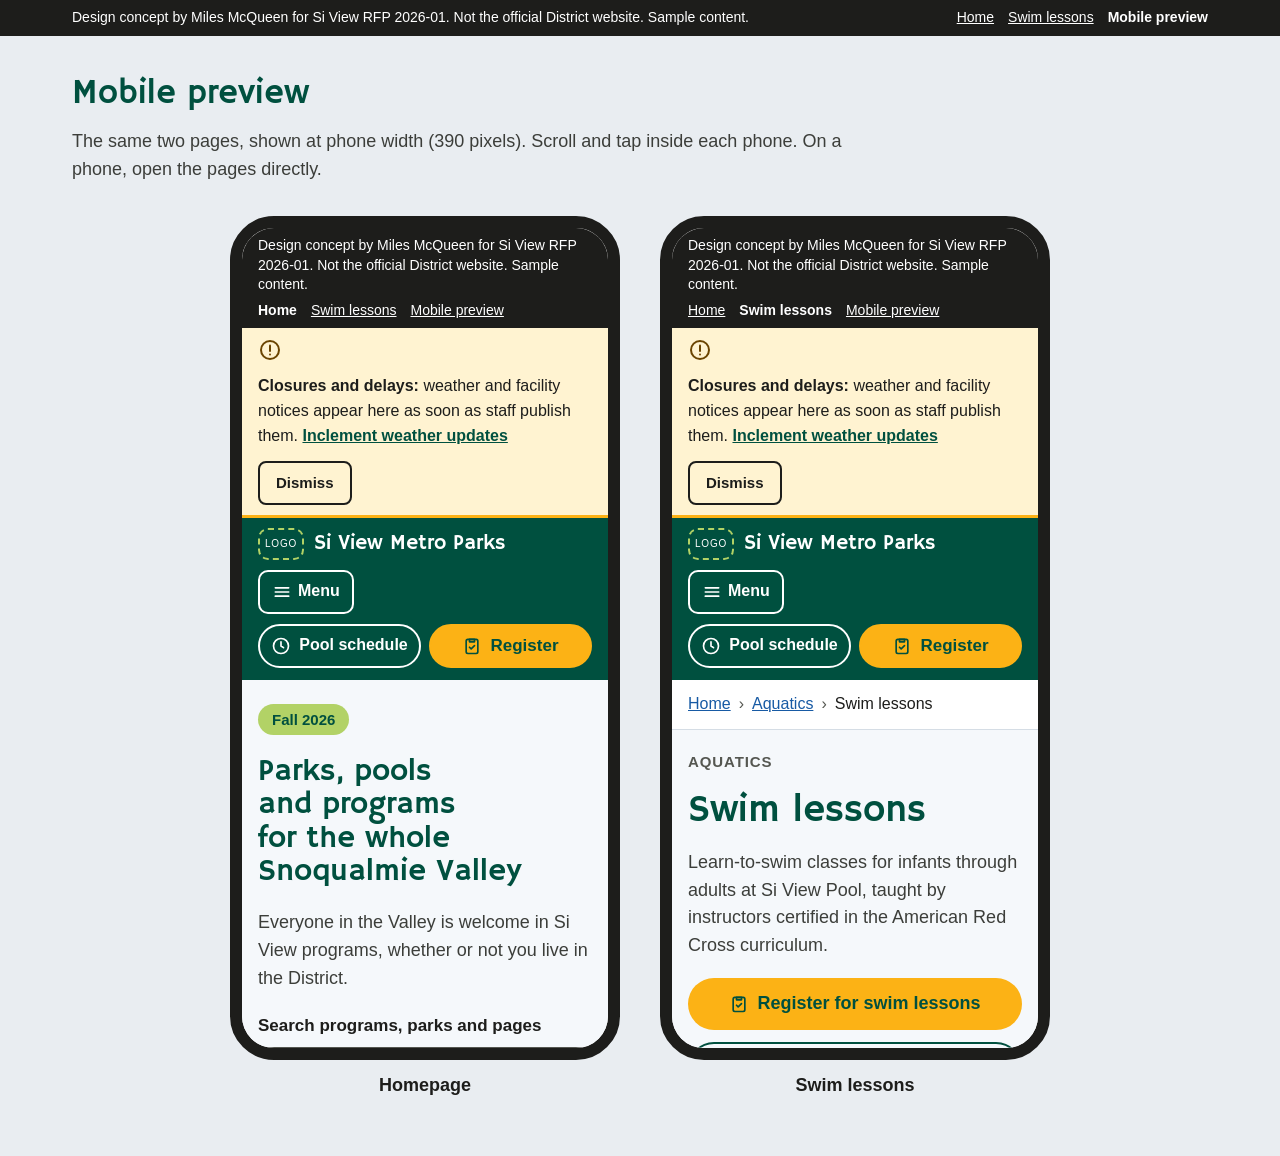
==== mobile.html @ 6e892e19 "Add Si View website concept" ====
<!doctype html>
<html lang="en">
<head>
<meta charset="utf-8">
<meta name="viewport" content="width=device-width, initial-scale=1">
<meta name="robots" content="noindex, nofollow">
<title>Mobile preview | Si View Metro Parks (design concept)</title>
<meta name="description" content="The Si View concept pages shown at phone width.">
<link rel="preconnect" href="https://fonts.googleapis.com">
<link rel="preconnect" href="https://fonts.gstatic.com" crossorigin>
<link rel="stylesheet" href="https://fonts.googleapis.com/css2?family=Hammersmith+One&amp;display=swap">
<link rel="stylesheet" href="site.css">
<script src="site.js" defer></script>
</head>
<body class="preview-page">
<a class="skip" href="#main">Skip to main content</a>
<div class="concept" role="note" aria-label="About this concept">
<div class="wrap">
<p>Design concept by Miles McQueen for Si View RFP 2026-01. Not the official District website. Sample content.</p>
<ul aria-label="Concept pages"><li><a href="index.html">Home</a></li><li><a href="swim-lessons.html">Swim lessons</a></li><li><a href="mobile.html" aria-current="page">Mobile preview</a></li></ul>
</div>
</div>
<main id="main">
<div class="wrap preview-intro">
<h1>Mobile preview</h1>
<p>The same two pages, shown at phone width (390 pixels). Scroll and tap inside each phone. On a phone, open the pages directly.</p>
</div>
<div class="wrap phones">
<figure><iframe src="index.html" title="Homepage at phone width" loading="lazy"></iframe><figcaption>Homepage</figcaption></figure>
<figure><iframe src="swim-lessons.html" title="Swim lessons page at phone width" loading="lazy"></iframe><figcaption>Swim lessons</figcaption></figure>
</div>
</main>
</body>
</html>
---- site.css ----
/* Si View Metro Parks website concept (RFP 2026-01). Design concept only. */
:root {
  --green: #00503F;
  --grey: #555751;
  --blue: #175AA4;
  --navy-text: #25539C;
  --lightblue: #D2E0F1;
  --lime: #B2D266;
  --lime-wash: #EAF3D8;
  --yellow: #FCB215;
  --ink: #1d1d1b;
  --mute: #3C3E3A;
  --wash: #F5F8FB;
  --line: #D5DDE5;
  --brown: #8A3B00;
}
* { box-sizing: border-box; }
html { -webkit-text-size-adjust: 100%; }
body { margin: 0; background: #fff; color: var(--ink); font-family: Arial, Helvetica, sans-serif; font-size: 18px; line-height: 1.55; }
a { color: var(--blue); }
a:hover { color: var(--green); }
img, svg { display: block; }
h1, h2, h3 { text-wrap: balance; }
:focus-visible { outline: 3px solid var(--ink); outline-offset: 2px; box-shadow: 0 0 0 6px var(--yellow); }
.wrap { max-width: 1200px; margin: 0 auto; padding-left: clamp(16px, 4vw, 32px); padding-right: clamp(16px, 4vw, 32px); }
.skip { position: absolute; left: -10000px; top: 0; z-index: 100; background: #fff; color: var(--green); padding: 12px 16px; border-radius: 8px; font-weight: 700; }
.skip:focus { left: 16px; top: 8px; }
.sr { position: absolute; width: 1px; height: 1px; overflow: hidden; clip: rect(0 0 0 0); white-space: nowrap; }
.icon { width: 20px; height: 20px; fill: none; stroke: currentColor; stroke-width: 2; stroke-linecap: round; stroke-linejoin: round; flex: none; }
[hidden] { display: none !important; }

/* Concept notice */
.concept { background: var(--ink); color: #fff; font-size: 14px; line-height: 1.4; }
.concept .wrap { display: flex; flex-wrap: wrap; align-items: center; justify-content: space-between; gap: 6px 16px; padding-top: 8px; padding-bottom: 8px; }
.concept p { margin: 0; }
.concept ul { list-style: none; margin: 0; padding: 0; display: flex; flex-wrap: wrap; gap: 4px 14px; }
.concept a { color: #fff; }
.concept a[aria-current="page"] { font-weight: 700; text-decoration: none; }

/* Urgent message bar */
.alert { background: #FFF3D1; border-bottom: 3px solid var(--yellow); }
.alert .wrap { display: flex; align-items: center; gap: 12px; flex-wrap: wrap; padding-top: 10px; padding-bottom: 10px; }
.alert .icon { width: 24px; height: 24px; color: #6B4400; }
.alert p { margin: 0; flex: 1 1 420px; font-size: 16px; }
.alert a { color: var(--green); font-weight: 700; }
.btn-ghost { min-height: 44px; padding: 0 16px; border: 2px solid var(--ink); border-radius: 8px; background: transparent; color: var(--ink); font: inherit; font-size: 15px; font-weight: 700; cursor: pointer; }

/* Header */
.site-header { background: var(--green); color: #fff; }
.site-header .wrap { display: flex; align-items: center; justify-content: space-between; gap: 16px 20px; flex-wrap: wrap; padding-top: 18px; padding-bottom: 18px; }
.brand { display: flex; align-items: center; gap: 16px; color: #fff; text-decoration: none; }
.brand:hover { color: #fff; }
.logo-ph { width: 88px; height: 60px; flex: none; border: 2px dashed var(--lime); border-radius: 10px; display: flex; align-items: center; justify-content: center; font-size: 12px; letter-spacing: .1em; text-transform: uppercase; }
.brand-name { display: block; font-family: 'Hammersmith One', Arial, sans-serif; font-size: 30px; line-height: 1.1; }
.brand-sub { display: block; font-size: 15px; color: #E3EFE9; }
.utility { display: flex; align-items: center; gap: 6px; flex-wrap: wrap; }
.utility a { display: inline-flex; align-items: center; gap: 8px; min-height: 48px; padding: 0 12px; color: #fff; text-decoration: none; font-size: 16px; font-weight: 700; }
.utility a:hover { text-decoration: underline; }
.utility a.register { background: var(--yellow); color: var(--green); border-radius: 999px; padding: 0 22px; font-size: 17px; }
.menu-toggle { display: none; align-items: center; gap: 6px; min-height: 44px; padding: 0 12px; border: 2px solid #fff; border-radius: 10px; background: transparent; color: #fff; font: inherit; font-size: 16px; font-weight: 700; cursor: pointer; }

/* Main navigation */
.main-nav { background: var(--grey); position: relative; }
.main-nav > ul { list-style: none; margin: 0 auto; max-width: 1200px; padding: 0 clamp(16px, 4vw, 32px); display: flex; flex-wrap: wrap; gap: 4px; }
.top-btn { display: inline-flex; align-items: center; gap: 6px; min-height: 52px; padding: 0 16px; border: 0; background: transparent; color: #fff; font: inherit; font-size: 17px; font-weight: 700; letter-spacing: .02em; cursor: pointer; }
.top-btn .icon { width: 18px; height: 18px; stroke-width: 2.5; transition: transform .15s; }
.top-btn[aria-expanded="true"] { background: #fff; color: var(--green); }
.top-btn[aria-expanded="true"] .icon { transform: rotate(180deg); }
.mega { position: absolute; left: 0; right: 0; top: 100%; z-index: 40; background: #fff; border-top: 4px solid var(--lime); box-shadow: 0 18px 40px rgba(0, 0, 0, .18); }
.mega .wrap { padding-top: 24px; padding-bottom: 32px; }
.mega-head { display: flex; align-items: center; justify-content: space-between; gap: 16px; margin-bottom: 18px; }
.mega-head h2 { margin: 0; font-family: 'Hammersmith One', Arial, sans-serif; font-weight: 400; font-size: 28px; color: var(--green); }
.mega-grid { display: grid; grid-template-columns: repeat(auto-fit, minmax(min(230px, 100%), 1fr)); gap: 24px 32px; }
.mega-grid h3 { margin: 0 0 6px; font-size: 15px; letter-spacing: .06em; text-transform: uppercase; color: var(--grey); }
.mega-grid ul { list-style: none; margin: 0; padding: 0; }
.mega-grid a { display: block; padding: 6px 0; font-size: 17px; }

/* Shared section styles */
.band { padding-top: 56px; padding-bottom: 56px; }
.band-wash { background: var(--wash); }
.band-lime { background: var(--lime-wash); }
.h-section { margin: 0; font-family: 'Hammersmith One', Arial, sans-serif; font-weight: 400; font-size: clamp(28px, 2.6vw, 36px); line-height: 1.15; color: var(--green); }
.h-bar { display: inline-block; margin: 0; padding: 2px 12px; border-radius: 6px; background: var(--lightblue); font-family: 'Hammersmith One', Arial, sans-serif; font-weight: 400; font-size: 30px; line-height: 1.25; color: var(--green); }
.eyebrow { margin: 0; font-size: 14px; font-weight: 700; letter-spacing: .06em; text-transform: uppercase; color: var(--brown); }
.photo { background: var(--lightblue); color: var(--navy-text); display: flex; flex-direction: column; align-items: center; justify-content: center; gap: 8px; text-align: center; padding: 20px; font-size: 15px; font-weight: 700; }
.photo .icon { width: 40px; height: 40px; stroke-width: 1.6; }

/* Hero */
.hero .wrap { display: flex; flex-wrap: wrap; align-items: center; gap: 48px; padding-top: 56px; padding-bottom: 64px; }
.hero-copy { flex: 1 1 520px; min-width: 0; display: flex; flex-direction: column; gap: 20px; }
.badge { margin: 0; align-self: flex-start; padding: 4px 14px; border-radius: 999px; background: var(--lime); color: var(--green); font-size: 15px; font-weight: 700; }
.hero h1 { margin: 0; font-family: 'Hammersmith One', Arial, sans-serif; font-weight: 400; font-size: clamp(34px, 4.4vw, 56px); line-height: 1.08; color: var(--green); }
.lead { margin: 0; max-width: 34em; font-size: 20px; color: var(--mute); }
.hero-photo { flex: 1 1 380px; min-width: 0; }
.hero-photo .photo { aspect-ratio: 4 / 3; border-radius: 18px; }
.field { display: flex; flex-direction: column; gap: 8px; max-width: 580px; }
.field label { font-size: 17px; font-weight: 700; }
.field-row { display: flex; flex-wrap: wrap; gap: 8px; }
.field input { flex: 1 1 240px; min-width: 0; min-height: 52px; padding: 0 16px; border: 2px solid var(--grey); border-radius: 10px; background: #fff; color: var(--ink); font: inherit; font-size: 18px; }
.btn { display: inline-flex; align-items: center; justify-content: center; gap: 8px; min-height: 52px; padding: 0 22px; border: 0; border-radius: 10px; background: var(--green); color: #fff; font: inherit; font-size: 18px; font-weight: 700; text-decoration: none; cursor: pointer; }
.btn:hover { color: #fff; background: #003D30; }
.btn-cta { background: var(--yellow); color: var(--green); border-radius: 999px; }
.btn-cta:hover { background: #F0A400; color: var(--green); }
.btn-outline { background: transparent; color: var(--green); border: 2px solid var(--green); border-radius: 999px; }
.btn-outline:hover { background: #fff; color: var(--green); }
.status { margin: 0; font-size: 15px; color: var(--mute); }
.chips { list-style: none; margin: 0; padding: 0; display: flex; flex-wrap: wrap; gap: 10px; }
.chips a { display: inline-flex; align-items: center; min-height: 44px; padding: 0 16px; border: 2px solid var(--blue); border-radius: 999px; background: #fff; color: var(--blue); font-size: 16px; font-weight: 700; text-decoration: none; }
.chips a:hover { background: var(--blue); color: #fff; }
.chips-label { margin: 0 0 10px; font-size: 16px; font-weight: 700; color: var(--mute); }

/* Quick links */
.quick { list-style: none; margin: 24px 0 0; padding: 0; display: grid; grid-template-columns: repeat(auto-fit, minmax(min(170px, 100%), 1fr)); gap: 16px; }
.quick a { display: flex; flex-direction: column; align-items: center; justify-content: center; gap: 12px; min-height: 150px; padding: 20px 12px; border-radius: 14px; background: var(--wash); color: var(--ink); font-size: 17px; font-weight: 700; text-align: center; text-decoration: none; }
.quick a:hover { background: var(--lightblue); }
.quick .disc { width: 64px; height: 64px; border-radius: 999px; background: var(--blue); color: #fff; display: flex; align-items: center; justify-content: center; }
.quick .disc .icon { width: 32px; height: 32px; }

/* Cards */
.section-head { display: flex; flex-wrap: wrap; align-items: flex-end; justify-content: space-between; gap: 12px 24px; }
.section-head a { font-size: 17px; font-weight: 700; }
.cards { display: grid; grid-template-columns: repeat(auto-fit, minmax(min(300px, 100%), 1fr)); gap: 24px; margin-top: 24px; }
.card { display: flex; flex-direction: column; overflow: hidden; border: 1px solid var(--line); border-radius: 16px; background: #fff; }
.card .photo { aspect-ratio: 16 / 9; flex-direction: row; }
.card .photo .icon { width: 28px; height: 28px; }
.card-body { flex: 1; display: flex; flex-direction: column; gap: 10px; padding: 20px 22px 24px; }
.card h3 { margin: 0; font-family: 'Hammersmith One', Arial, sans-serif; font-weight: 400; font-size: 24px; line-height: 1.2; color: var(--green); }
.card p { margin: 0; font-size: 17px; }
.card .more { margin-top: auto; font-size: 17px; font-weight: 700; }

/* Plan your visit */
.visit { list-style: none; margin: 24px 0 0; padding: 0; display: grid; grid-template-columns: repeat(auto-fit, minmax(min(260px, 100%), 1fr)); gap: 16px; }
.visit a { display: flex; align-items: flex-start; gap: 16px; height: 100%; padding: 22px; border: 2px solid var(--lightblue); border-radius: 14px; color: var(--ink); text-decoration: none; }
.visit a:hover { border-color: var(--blue); }
.visit .disc { flex: none; width: 48px; height: 48px; border-radius: 999px; background: var(--green); color: #fff; display: flex; align-items: center; justify-content: center; }
.visit .disc .icon { width: 24px; height: 24px; }
.visit strong { display: block; font-size: 19px; color: var(--blue); text-decoration: underline; }
.visit span.desc { display: block; font-size: 16px; }

/* E-news */
.split { display: flex; flex-wrap: wrap; gap: 48px; }
.split > div { flex: 1 1 400px; min-width: 0; display: flex; flex-direction: column; gap: 12px; }
.split p { margin: 0; }
.plain-list { list-style: none; margin: 0; padding: 0; display: flex; flex-direction: column; gap: 6px; font-size: 17px; font-weight: 700; }

/* Footer */
.site-footer { background: var(--green); color: #fff; }
.site-footer .cols { display: grid; grid-template-columns: repeat(auto-fit, minmax(min(220px, 100%), 1fr)); gap: 32px; padding-top: 48px; padding-bottom: 32px; }
.site-footer p { margin: 0; font-size: 16px; }
.site-footer .org { font-family: 'Hammersmith One', Arial, sans-serif; font-size: 22px; line-height: 1.2; }
.site-footer h2 { margin: 0 0 10px; font-size: 16px; letter-spacing: .06em; text-transform: uppercase; color: #C9E39C; }
.site-footer ul { list-style: none; margin: 0; padding: 0; display: flex; flex-direction: column; gap: 6px; font-size: 16px; }
.site-footer a { color: #fff; }
.site-footer .legal { border-top: 1px solid #3D7A6C; padding-top: 16px; padding-bottom: 28px; font-size: 14px; color: #E3EFE9; }
.site-footer .col { display: flex; flex-direction: column; gap: 10px; }

/* Program page */
.crumbs { border-bottom: 1px solid var(--line); }
.crumbs ol { list-style: none; margin: 0 auto; max-width: 1200px; padding: 12px clamp(16px, 4vw, 32px); display: flex; flex-wrap: wrap; align-items: center; gap: 8px; font-size: 16px; }
.crumbs li { display: flex; align-items: center; gap: 8px; }
.crumbs .sep { color: var(--grey); }
.page-head .wrap { display: flex; flex-wrap: wrap; align-items: center; gap: 40px; padding-top: 44px; padding-bottom: 48px; }
.page-head .copy { flex: 1 1 560px; min-width: 0; display: flex; flex-direction: column; gap: 18px; }
.page-head .kicker { margin: 0; font-size: 15px; font-weight: 700; letter-spacing: .06em; text-transform: uppercase; color: var(--grey); }
.page-head h1 { margin: 0; font-family: 'Hammersmith One', Arial, sans-serif; font-weight: 400; font-size: clamp(38px, 4.4vw, 56px); line-height: 1.05; color: var(--green); }
.page-head .photo-col { flex: 1 1 340px; min-width: 0; }
.page-head .photo { aspect-ratio: 4 / 3; border-radius: 18px; }
.actions { display: flex; flex-wrap: wrap; gap: 12px; }
.layout { display: flex; flex-wrap: wrap; align-items: flex-start; gap: 48px; padding-top: 48px; padding-bottom: 64px; }
.layout .content { flex: 999 1 560px; min-width: 0; display: flex; flex-direction: column; gap: 48px; }
.layout aside { flex: 1 1 280px; min-width: 0; display: flex; flex-direction: column; gap: 20px; }
.content p { margin: 14px 0 0; }
.facts { margin: 18px 0 0; display: grid; grid-template-columns: repeat(auto-fit, minmax(min(240px, 100%), 1fr)); gap: 14px; }
.facts div { padding: 16px 18px; border-radius: 12px; background: var(--wash); }
.facts dt { font-weight: 700; color: var(--green); }
.facts dd { margin: 4px 0 0; }
.table-box { margin-top: 18px; overflow-x: auto; border: 1px solid var(--line); border-radius: 12px; }
table { width: 100%; border-collapse: collapse; font-size: 17px; }
caption { padding: 14px 16px; text-align: left; font-weight: 700; color: var(--mute); }
th, td { padding: 12px 16px; text-align: left; border-top: 1px solid var(--line); vertical-align: top; }
thead th { background: var(--lightblue); }
.acc { margin-top: 16px; display: flex; flex-direction: column; gap: 10px; }
.acc > div { border: 2px solid var(--lightblue); border-radius: 12px; }
.acc h3 { margin: 0; }
.acc button { width: 100%; display: flex; align-items: center; justify-content: space-between; gap: 12px; min-height: 60px; padding: 14px 18px; border: 0; background: transparent; color: var(--green); font: inherit; font-size: 20px; font-weight: 700; text-align: left; cursor: pointer; }
.acc button .icon { width: 22px; height: 22px; stroke-width: 2.5; transition: transform .15s; }
.acc button[aria-expanded="true"] .icon { transform: rotate(180deg); }
.acc .panel { padding: 0 18px 18px; display: flex; flex-direction: column; gap: 8px; }
.acc .panel p { margin: 0; }
.acc .panel a { font-weight: 700; }
.steps { list-style: none; margin: 18px 0 0; padding: 0; display: flex; flex-direction: column; gap: 14px; }
.steps li { display: flex; gap: 16px; align-items: flex-start; }
.steps .num { flex: none; width: 40px; height: 40px; border-radius: 999px; background: var(--green); color: #fff; display: flex; align-items: center; justify-content: center; font-weight: 700; }
.steps .txt { padding-top: 6px; }
.side-box { padding: 20px 22px; border-radius: 14px; background: var(--wash); }
.side-box.outline { background: #fff; border: 2px solid var(--lightblue); }
.side-box h2 { margin: 0 0 8px; font-size: 15px; letter-spacing: .06em; text-transform: uppercase; color: var(--grey); }
.side-box h2.big { font-family: 'Hammersmith One', Arial, sans-serif; font-weight: 400; font-size: 24px; letter-spacing: 0; text-transform: none; color: var(--green); }
.side-box ul { list-style: none; margin: 0; padding: 0; display: flex; flex-direction: column; font-size: 17px; }
.side-box li a { display: block; padding: 8px 0; }
.side-box li a[aria-current="page"] { color: var(--green); font-weight: 700; text-decoration: none; }
.side-box p { margin: 0; font-size: 17px; }

/* Mobile preview page */
.preview-page { background: #E9EDF1; }
.preview-intro { padding-top: 32px; padding-bottom: 8px; }
.preview-intro h1 { margin: 0 0 8px; font-family: 'Hammersmith One', Arial, sans-serif; font-weight: 400; font-size: 34px; color: var(--green); }
.preview-intro p { margin: 0; max-width: 46em; color: var(--mute); }
.phones { display: flex; flex-wrap: wrap; justify-content: center; gap: 40px; padding-top: 24px; padding-bottom: 56px; }
.phones figure { margin: 0; display: flex; flex-direction: column; align-items: center; gap: 12px; }
.phones iframe { width: 390px; max-width: calc(100vw - 48px); height: 844px; border: 12px solid var(--ink); border-radius: 44px; background: #fff; }
.phones figcaption { font-weight: 700; }

/* Phone and narrow screens */
@media (max-width: 760px) {
  body { font-size: 17px; }
  .site-header .wrap { padding-top: 10px; padding-bottom: 12px; gap: 10px; }
  .brand { gap: 10px; }
  .logo-ph { width: 46px; height: 32px; font-size: 10px; letter-spacing: .08em; }
  .brand-name { font-size: 21px; }
  .brand-sub { display: none; }
  .menu-toggle { display: inline-flex; }
  .utility { order: 3; width: 100%; display: grid; grid-template-columns: 1fr 1fr; gap: 8px; }
  .utility a { justify-content: center; min-height: 44px; border: 2px solid #fff; border-radius: 999px; padding: 0 10px; }
  .utility a.contact { display: none; }
  .utility a.register { border-color: var(--yellow); }
  .main-nav { display: none; background: #fff; border-bottom: 4px solid var(--lime); }
  .main-nav.open { display: block; }
  .main-nav > ul { flex-direction: column; gap: 0; padding: 0; }
  .top-btn { width: 100%; justify-content: space-between; color: var(--green); border-top: 1px solid var(--line); padding: 0 16px; }
  .top-btn[aria-expanded="true"] { background: var(--wash); }
  .mega { position: static; box-shadow: none; border-top: 0; background: var(--wash); }
  .mega .wrap { padding-top: 4px; padding-bottom: 14px; }
  .mega-head { display: none; }
  .mega-grid { gap: 10px; }
  .mega-grid h3 { font-size: 13px; }
  .mega-grid a { min-height: 44px; display: flex; align-items: center; padding: 0; }
  .hero .wrap { padding-top: 24px; padding-bottom: 32px; gap: 24px; }
  .hero h1 { font-size: 31px; }
  .lead { font-size: 18px; }
  .hero-photo { display: none; }
  .band { padding-top: 28px; padding-bottom: 28px; }
  .quick { grid-template-columns: repeat(2, minmax(0, 1fr)); gap: 10px; }
  .quick a { min-height: 108px; gap: 8px; padding: 12px; }
  .quick .disc { width: 48px; height: 48px; }
  .quick .disc .icon { width: 26px; height: 26px; }
  .card .photo { aspect-ratio: auto; height: 120px; }
  .page-head .wrap { padding-top: 20px; padding-bottom: 24px; gap: 20px; }
  .page-head .photo-col { display: none; }
  .page-head .actions .btn { width: 100%; }
  .layout { padding-top: 24px; gap: 32px; }
  .layout .content { gap: 32px; }
  .h-bar { font-size: 23px; }
  .acc button { font-size: 18px; min-height: 52px; }
}
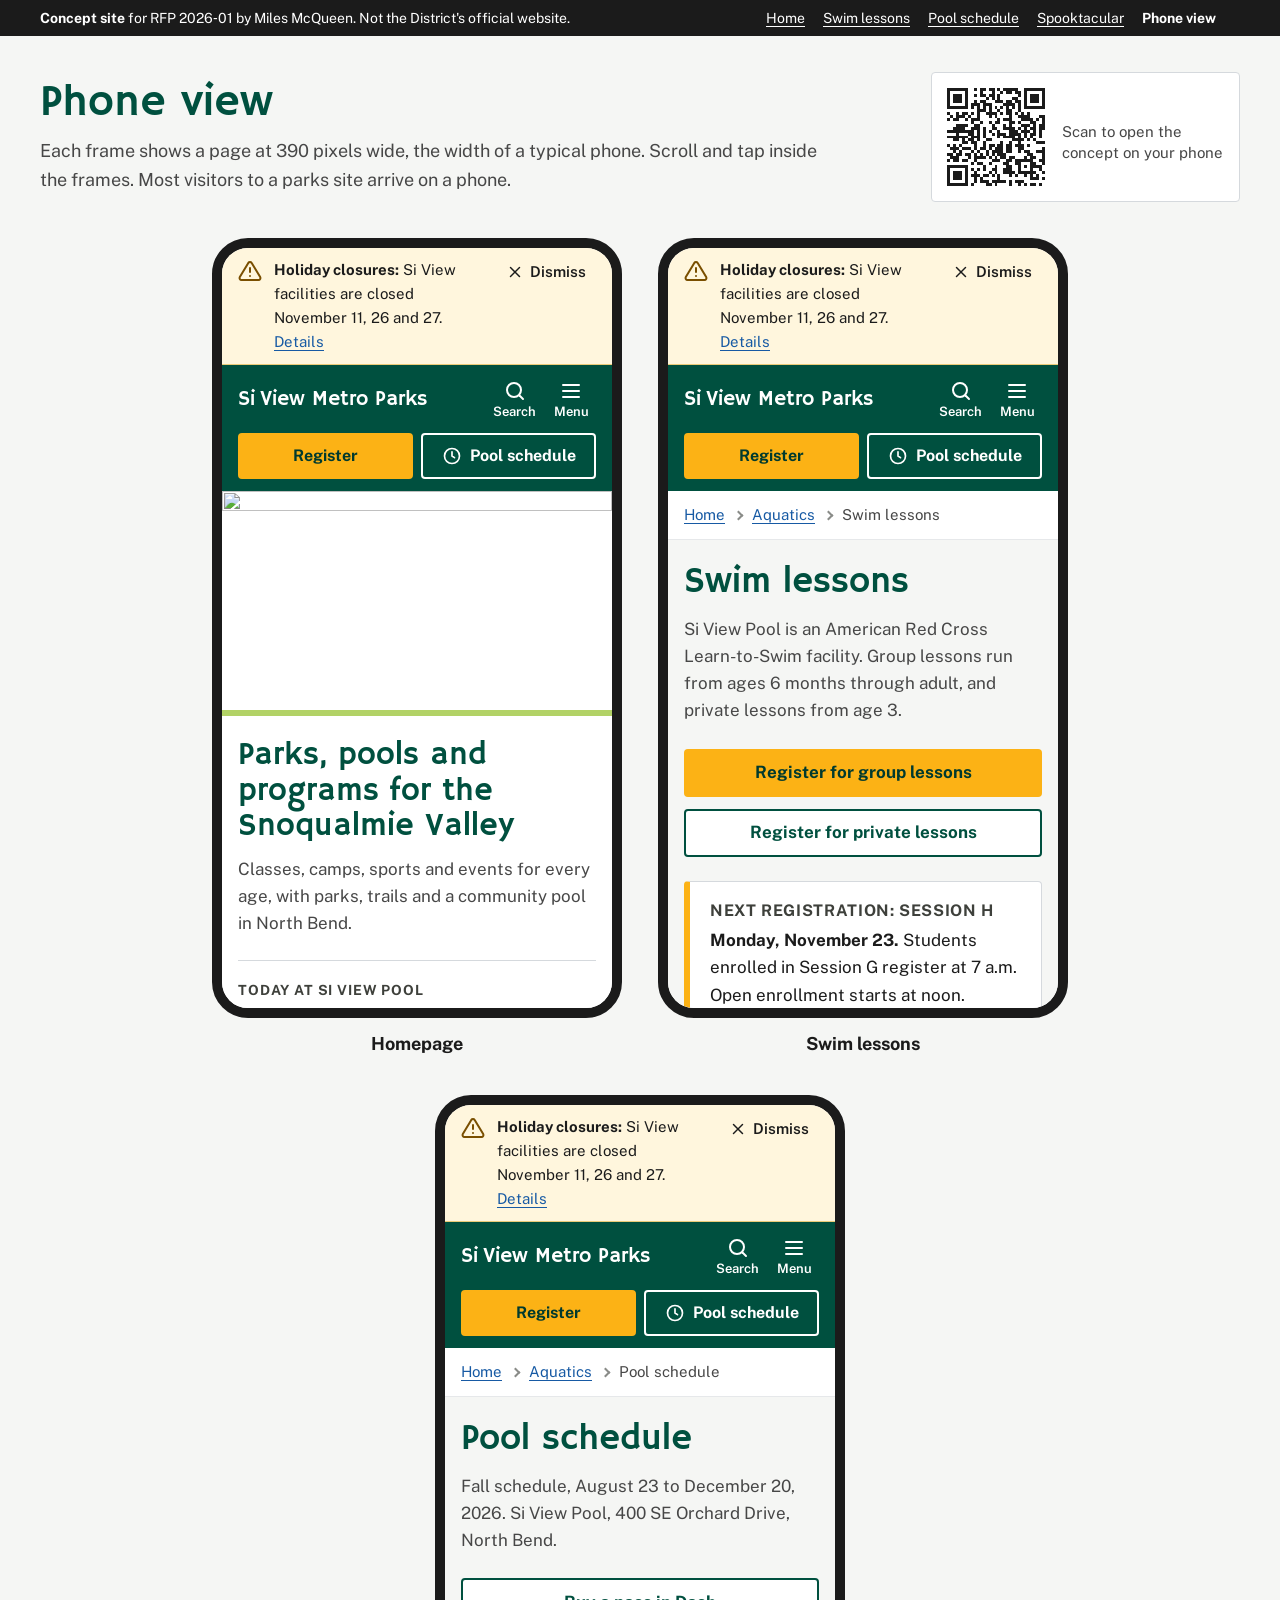
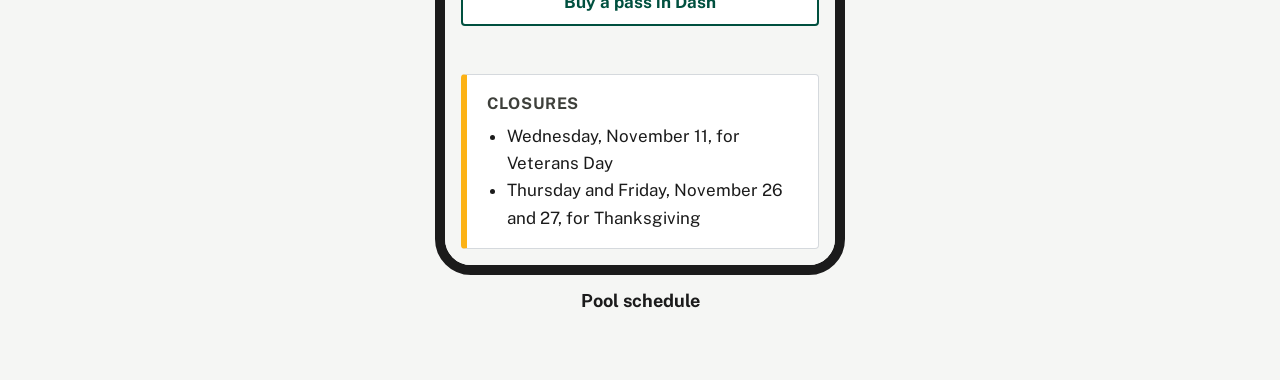
==== commit 6fdd207d: "Rebuild concept: home, swim lessons, pool schedule, event page, search Co-Authored-By: Claude Opus 5" ====
--- a/mobile.html
+++ b/mobile.html
@@ -4,31 +4,41 @@
 <meta charset="utf-8">
 <meta name="viewport" content="width=device-width, initial-scale=1">
 <meta name="robots" content="noindex, nofollow">
-<title>Mobile preview | Si View Metro Parks (design concept)</title>
-<meta name="description" content="The Si View concept pages shown at phone width.">
+<title>Phone view | Si View Metro Parks concept</title>
+<meta name="description" content="The Si View concept pages at phone width.">
+<meta name="theme-color" content="#00503F">
+<link rel="icon" href="data:image/svg+xml,%3Csvg%20xmlns='http://www.w3.org/2000/svg'%20viewBox='0%200%2032%2032'%3E%3Crect%20width='32'%20height='32'%20rx='6'%20fill='%2300503F'/%3E%3Crect%20x='7'%20y='19'%20width='18'%20height='4'%20rx='2'%20fill='%23B2D266'/%3E%3C/svg%3E">
 <link rel="preconnect" href="https://fonts.googleapis.com">
 <link rel="preconnect" href="https://fonts.gstatic.com" crossorigin>
-<link rel="stylesheet" href="https://fonts.googleapis.com/css2?family=Hammersmith+One&amp;display=swap">
+<link rel="preconnect" href="https://images.unsplash.com">
+<link rel="stylesheet" href="https://fonts.googleapis.com/css2?family=Hammersmith+One&amp;family=Public+Sans:ital,wght@0,400;0,600;0,700;1,400&amp;display=swap">
 <link rel="stylesheet" href="site.css">
+<script>(function(d){d.classList.add('js');try{if(window.self!==window.top){d.classList.add('in-frame');}}catch(e){d.classList.add('in-frame');}})(document.documentElement);</script>
 <script src="site.js" defer></script>
 </head>
-<body class="preview-page">
+<body class="phone-page">
 <a class="skip" href="#main">Skip to main content</a>
-<div class="concept" role="note" aria-label="About this concept">
-<div class="wrap">
-<p>Design concept by Miles McQueen for Si View RFP 2026-01. Not the official District website. Sample content.</p>
-<ul aria-label="Concept pages"><li><a href="index.html">Home</a></li><li><a href="swim-lessons.html">Swim lessons</a></li><li><a href="mobile.html" aria-current="page">Mobile preview</a></li></ul>
+<section class="concept" aria-label="About this concept">
+<div class="wrap concept-row">
+<p class="concept-text"><strong>Concept site</strong> for RFP 2026‑01<span class="cb-long"> by Miles McQueen</span>. Not the District's official website.</p>
+<nav class="concept-nav" aria-label="Concept pages"><ul><li><a href="index.html">Home</a></li><li><a href="swim-lessons.html">Swim lessons</a></li><li><a href="pool-schedule.html">Pool schedule</a></li><li><a href="spooktacular.html">Spooktacular</a></li><li><a href="mobile.html" aria-current="page">Phone view</a></li></ul></nav>
+
 </div>
+</section>
+<main id="main" tabindex="-1">
+<div class="wrap phone-intro">
+<div>
+<h1>Phone view</h1>
+<p>Each frame shows a page at 390 pixels wide, the width of a typical phone. Scroll and tap inside the frames. Most visitors to a parks site arrive on a phone.</p>
 </div>
-<main id="main">
-<div class="wrap preview-intro">
-<h1>Mobile preview</h1>
-<p>The same two pages, shown at phone width (390 pixels). Scroll and tap inside each phone. On a phone, open the pages directly.</p>
+<div class="qr"><svg viewBox="0 0 35 35" role="img" aria-label="QR code for https://milesmcqueen98-code.github.io/siview-concept/" shape-rendering="crispEdges"><rect width="35" height="35" fill="#fff"/><path fill="#1B1B1B" d="M1 1h1v1h-1zM2 1h1v1h-1zM3 1h1v1h-1zM4 1h1v1h-1zM5 1h1v1h-1zM6 1h1v1h-1zM7 1h1v1h-1zM10 1h1v1h-1zM12 1h1v1h-1zM13 1h1v1h-1zM15 1h1v1h-1zM16 1h1v1h-1zM18 1h1v1h-1zM20 1h1v1h-1zM21 1h1v1h-1zM22 1h1v1h-1zM23 1h1v1h-1zM24 1h1v1h-1zM27 1h1v1h-1zM28 1h1v1h-1zM29 1h1v1h-1zM30 1h1v1h-1zM31 1h1v1h-1zM32 1h1v1h-1zM33 1h1v1h-1zM1 2h1v1h-1zM7 2h1v1h-1zM12 2h1v1h-1zM16 2h1v1h-1zM19 2h1v1h-1zM21 2h1v1h-1zM22 2h1v1h-1zM24 2h1v1h-1zM25 2h1v1h-1zM27 2h1v1h-1zM33 2h1v1h-1zM1 3h1v1h-1zM3 3h1v1h-1zM4 3h1v1h-1zM5 3h1v1h-1zM7 3h1v1h-1zM10 3h1v1h-1zM12 3h1v1h-1zM13 3h1v1h-1zM15 3h1v1h-1zM16 3h1v1h-1zM18 3h1v1h-1zM25 3h1v1h-1zM27 3h1v1h-1zM29 3h1v1h-1zM30 3h1v1h-1zM31 3h1v1h-1zM33 3h1v1h-1zM1 4h1v1h-1zM3 4h1v1h-1zM4 4h1v1h-1zM5 4h1v1h-1zM7 4h1v1h-1zM14 4h1v1h-1zM16 4h1v1h-1zM18 4h1v1h-1zM23 4h1v1h-1zM24 4h1v1h-1zM27 4h1v1h-1zM29 4h1v1h-1zM30 4h1v1h-1zM31 4h1v1h-1zM33 4h1v1h-1zM1 5h1v1h-1zM3 5h1v1h-1zM4 5h1v1h-1zM5 5h1v1h-1zM7 5h1v1h-1zM10 5h1v1h-1zM12 5h1v1h-1zM13 5h1v1h-1zM17 5h1v1h-1zM18 5h1v1h-1zM19 5h1v1h-1zM21 5h1v1h-1zM22 5h1v1h-1zM24 5h1v1h-1zM25 5h1v1h-1zM27 5h1v1h-1zM29 5h1v1h-1zM30 5h1v1h-1zM31 5h1v1h-1zM33 5h1v1h-1zM1 6h1v1h-1zM7 6h1v1h-1zM9 6h1v1h-1zM10 6h1v1h-1zM11 6h1v1h-1zM13 6h1v1h-1zM14 6h1v1h-1zM15 6h1v1h-1zM20 6h1v1h-1zM21 6h1v1h-1zM22 6h1v1h-1zM23 6h1v1h-1zM25 6h1v1h-1zM27 6h1v1h-1zM33 6h1v1h-1zM1 7h1v1h-1zM2 7h1v1h-1zM3 7h1v1h-1zM4 7h1v1h-1zM5 7h1v1h-1zM6 7h1v1h-1zM7 7h1v1h-1zM9 7h1v1h-1zM11 7h1v1h-1zM13 7h1v1h-1zM15 7h1v1h-1zM17 7h1v1h-1zM19 7h1v1h-1zM21 7h1v1h-1zM23 7h1v1h-1zM25 7h1v1h-1zM27 7h1v1h-1zM28 7h1v1h-1zM29 7h1v1h-1zM30 7h1v1h-1zM31 7h1v1h-1zM32 7h1v1h-1zM33 7h1v1h-1zM11 8h1v1h-1zM12 8h1v1h-1zM13 8h1v1h-1zM15 8h1v1h-1zM18 8h1v1h-1zM21 8h1v1h-1zM22 8h1v1h-1zM25 8h1v1h-1zM1 9h1v1h-1zM4 9h1v1h-1zM6 9h1v1h-1zM7 9h1v1h-1zM9 9h1v1h-1zM11 9h1v1h-1zM14 9h1v1h-1zM15 9h1v1h-1zM16 9h1v1h-1zM17 9h1v1h-1zM19 9h1v1h-1zM21 9h1v1h-1zM22 9h1v1h-1zM24 9h1v1h-1zM26 9h1v1h-1zM28 9h1v1h-1zM2 10h1v1h-1zM4 10h1v1h-1zM5 10h1v1h-1zM6 10h1v1h-1zM8 10h1v1h-1zM11 10h1v1h-1zM15 10h1v1h-1zM17 10h1v1h-1zM22 10h1v1h-1zM25 10h1v1h-1zM26 10h1v1h-1zM27 10h1v1h-1zM28 10h1v1h-1zM32 10h1v1h-1zM33 10h1v1h-1zM1 11h1v1h-1zM3 11h1v1h-1zM4 11h1v1h-1zM7 11h1v1h-1zM9 11h1v1h-1zM10 11h1v1h-1zM11 11h1v1h-1zM18 11h1v1h-1zM20 11h1v1h-1zM21 11h1v1h-1zM22 11h1v1h-1zM26 11h1v1h-1zM27 11h1v1h-1zM28 11h1v1h-1zM29 11h1v1h-1zM31 11h1v1h-1zM33 11h1v1h-1zM9 12h1v1h-1zM12 12h1v1h-1zM15 12h1v1h-1zM17 12h1v1h-1zM18 12h1v1h-1zM22 12h1v1h-1zM23 12h1v1h-1zM25 12h1v1h-1zM29 12h1v1h-1zM30 12h1v1h-1zM33 12h1v1h-1zM4 13h1v1h-1zM5 13h1v1h-1zM6 13h1v1h-1zM7 13h1v1h-1zM10 13h1v1h-1zM11 13h1v1h-1zM16 13h1v1h-1zM20 13h1v1h-1zM22 13h1v1h-1zM26 13h1v1h-1zM27 13h1v1h-1zM28 13h1v1h-1zM30 13h1v1h-1zM32 13h1v1h-1zM33 13h1v1h-1zM3 14h1v1h-1zM4 14h1v1h-1zM5 14h1v1h-1zM6 14h1v1h-1zM9 14h1v1h-1zM10 14h1v1h-1zM11 14h1v1h-1zM13 14h1v1h-1zM16 14h1v1h-1zM17 14h1v1h-1zM20 14h1v1h-1zM21 14h1v1h-1zM22 14h1v1h-1zM23 14h1v1h-1zM25 14h1v1h-1zM27 14h1v1h-1zM29 14h1v1h-1zM30 14h1v1h-1zM32 14h1v1h-1zM33 14h1v1h-1zM1 15h1v1h-1zM2 15h1v1h-1zM3 15h1v1h-1zM4 15h1v1h-1zM5 15h1v1h-1zM6 15h1v1h-1zM7 15h1v1h-1zM8 15h1v1h-1zM9 15h1v1h-1zM11 15h1v1h-1zM13 15h1v1h-1zM15 15h1v1h-1zM18 15h1v1h-1zM22 15h1v1h-1zM23 15h1v1h-1zM24 15h1v1h-1zM26 15h1v1h-1zM27 15h1v1h-1zM28 15h1v1h-1zM30 15h1v1h-1zM32 15h1v1h-1zM4 16h1v1h-1zM8 16h1v1h-1zM9 16h1v1h-1zM11 16h1v1h-1zM13 16h1v1h-1zM16 16h1v1h-1zM18 16h1v1h-1zM19 16h1v1h-1zM20 16h1v1h-1zM22 16h1v1h-1zM23 16h1v1h-1zM24 16h1v1h-1zM25 16h1v1h-1zM27 16h1v1h-1zM29 16h1v1h-1zM30 16h1v1h-1zM32 16h1v1h-1zM1 17h1v1h-1zM2 17h1v1h-1zM3 17h1v1h-1zM4 17h1v1h-1zM5 17h1v1h-1zM6 17h1v1h-1zM7 17h1v1h-1zM9 17h1v1h-1zM10 17h1v1h-1zM11 17h1v1h-1zM13 17h1v1h-1zM18 17h1v1h-1zM20 17h1v1h-1zM21 17h1v1h-1zM22 17h1v1h-1zM23 17h1v1h-1zM25 17h1v1h-1zM27 17h1v1h-1zM29 17h1v1h-1zM32 17h1v1h-1zM3 18h1v1h-1zM4 18h1v1h-1zM6 18h1v1h-1zM8 18h1v1h-1zM9 18h1v1h-1zM11 18h1v1h-1zM14 18h1v1h-1zM15 18h1v1h-1zM23 18h1v1h-1zM24 18h1v1h-1zM25 18h1v1h-1zM26 18h1v1h-1zM28 18h1v1h-1zM30 18h1v1h-1zM6 19h1v1h-1zM7 19h1v1h-1zM9 19h1v1h-1zM10 19h1v1h-1zM13 19h1v1h-1zM19 19h1v1h-1zM22 19h1v1h-1zM25 19h1v1h-1zM31 19h1v1h-1zM32 19h1v1h-1zM33 19h1v1h-1zM1 20h1v1h-1zM3 20h1v1h-1zM5 20h1v1h-1zM10 20h1v1h-1zM13 20h1v1h-1zM15 20h1v1h-1zM16 20h1v1h-1zM18 20h1v1h-1zM19 20h1v1h-1zM21 20h1v1h-1zM22 20h1v1h-1zM24 20h1v1h-1zM25 20h1v1h-1zM26 20h1v1h-1zM28 20h1v1h-1zM2 21h1v1h-1zM3 21h1v1h-1zM4 21h1v1h-1zM6 21h1v1h-1zM7 21h1v1h-1zM8 21h1v1h-1zM10 21h1v1h-1zM12 21h1v1h-1zM13 21h1v1h-1zM15 21h1v1h-1zM17 21h1v1h-1zM18 21h1v1h-1zM19 21h1v1h-1zM21 21h1v1h-1zM22 21h1v1h-1zM25 21h1v1h-1zM26 21h1v1h-1zM33 21h1v1h-1zM3 22h1v1h-1zM5 22h1v1h-1zM9 22h1v1h-1zM11 22h1v1h-1zM14 22h1v1h-1zM16 22h1v1h-1zM17 22h1v1h-1zM18 22h1v1h-1zM19 22h1v1h-1zM21 22h1v1h-1zM22 22h1v1h-1zM25 22h1v1h-1zM27 22h1v1h-1zM28 22h1v1h-1zM31 22h1v1h-1zM32 22h1v1h-1zM33 22h1v1h-1zM1 23h1v1h-1zM2 23h1v1h-1zM4 23h1v1h-1zM5 23h1v1h-1zM7 23h1v1h-1zM8 23h1v1h-1zM10 23h1v1h-1zM12 23h1v1h-1zM14 23h1v1h-1zM16 23h1v1h-1zM18 23h1v1h-1zM19 23h1v1h-1zM20 23h1v1h-1zM28 23h1v1h-1zM29 23h1v1h-1zM33 23h1v1h-1zM2 24h1v1h-1zM3 24h1v1h-1zM4 24h1v1h-1zM8 24h1v1h-1zM10 24h1v1h-1zM11 24h1v1h-1zM12 24h1v1h-1zM13 24h1v1h-1zM15 24h1v1h-1zM17 24h1v1h-1zM19 24h1v1h-1zM20 24h1v1h-1zM22 24h1v1h-1zM23 24h1v1h-1zM27 24h1v1h-1zM29 24h1v1h-1zM30 24h1v1h-1zM33 24h1v1h-1zM1 25h1v1h-1zM3 25h1v1h-1zM4 25h1v1h-1zM6 25h1v1h-1zM7 25h1v1h-1zM10 25h1v1h-1zM16 25h1v1h-1zM17 25h1v1h-1zM18 25h1v1h-1zM21 25h1v1h-1zM22 25h1v1h-1zM24 25h1v1h-1zM25 25h1v1h-1zM26 25h1v1h-1zM27 25h1v1h-1zM28 25h1v1h-1zM29 25h1v1h-1zM32 25h1v1h-1zM33 25h1v1h-1zM9 26h1v1h-1zM11 26h1v1h-1zM12 26h1v1h-1zM15 26h1v1h-1zM20 26h1v1h-1zM21 26h1v1h-1zM24 26h1v1h-1zM25 26h1v1h-1zM29 26h1v1h-1zM30 26h1v1h-1zM33 26h1v1h-1zM1 27h1v1h-1zM2 27h1v1h-1zM3 27h1v1h-1zM4 27h1v1h-1zM5 27h1v1h-1zM6 27h1v1h-1zM7 27h1v1h-1zM13 27h1v1h-1zM17 27h1v1h-1zM21 27h1v1h-1zM22 27h1v1h-1zM25 27h1v1h-1zM27 27h1v1h-1zM29 27h1v1h-1zM30 27h1v1h-1zM31 27h1v1h-1zM32 27h1v1h-1zM1 28h1v1h-1zM7 28h1v1h-1zM9 28h1v1h-1zM11 28h1v1h-1zM13 28h1v1h-1zM16 28h1v1h-1zM17 28h1v1h-1zM20 28h1v1h-1zM21 28h1v1h-1zM22 28h1v1h-1zM25 28h1v1h-1zM29 28h1v1h-1zM32 28h1v1h-1zM1 29h1v1h-1zM3 29h1v1h-1zM4 29h1v1h-1zM5 29h1v1h-1zM7 29h1v1h-1zM10 29h1v1h-1zM15 29h1v1h-1zM17 29h1v1h-1zM20 29h1v1h-1zM21 29h1v1h-1zM22 29h1v1h-1zM23 29h1v1h-1zM25 29h1v1h-1zM26 29h1v1h-1zM27 29h1v1h-1zM28 29h1v1h-1zM29 29h1v1h-1zM30 29h1v1h-1zM33 29h1v1h-1zM1 30h1v1h-1zM3 30h1v1h-1zM4 30h1v1h-1zM5 30h1v1h-1zM7 30h1v1h-1zM9 30h1v1h-1zM10 30h1v1h-1zM11 30h1v1h-1zM13 30h1v1h-1zM14 30h1v1h-1zM16 30h1v1h-1zM18 30h1v1h-1zM22 30h1v1h-1zM24 30h1v1h-1zM27 30h1v1h-1zM29 30h1v1h-1zM31 30h1v1h-1zM1 31h1v1h-1zM3 31h1v1h-1zM4 31h1v1h-1zM5 31h1v1h-1zM7 31h1v1h-1zM10 31h1v1h-1zM12 31h1v1h-1zM18 31h1v1h-1zM29 31h1v1h-1zM30 31h1v1h-1zM31 31h1v1h-1zM33 31h1v1h-1zM1 32h1v1h-1zM7 32h1v1h-1zM10 32h1v1h-1zM12 32h1v1h-1zM13 32h1v1h-1zM14 32h1v1h-1zM16 32h1v1h-1zM17 32h1v1h-1zM18 32h1v1h-1zM19 32h1v1h-1zM20 32h1v1h-1zM22 32h1v1h-1zM24 32h1v1h-1zM25 32h1v1h-1zM26 32h1v1h-1zM1 33h1v1h-1zM2 33h1v1h-1zM3 33h1v1h-1zM4 33h1v1h-1zM5 33h1v1h-1zM6 33h1v1h-1zM7 33h1v1h-1zM9 33h1v1h-1zM14 33h1v1h-1zM15 33h1v1h-1zM17 33h1v1h-1zM22 33h1v1h-1zM25 33h1v1h-1zM27 33h1v1h-1zM29 33h1v1h-1zM30 33h1v1h-1zM32 33h1v1h-1z"/></svg><p>Scan to open the<br>concept on your phone</p></div>
 </div>
-<div class="wrap phones">
-<figure><iframe src="index.html" title="Homepage at phone width" loading="lazy"></iframe><figcaption>Homepage</figcaption></figure>
+<div class="phones">
+<figure><iframe src="index.html" title="Homepage at phone width"></iframe><figcaption>Homepage</figcaption></figure>
 <figure><iframe src="swim-lessons.html" title="Swim lessons page at phone width" loading="lazy"></iframe><figcaption>Swim lessons</figcaption></figure>
+<figure><iframe src="pool-schedule.html" title="Pool schedule at phone width" loading="lazy"></iframe><figcaption>Pool schedule</figcaption></figure>
 </div>
 </main>
+<div class="toast" id="toast" role="status" aria-live="polite" aria-atomic="true"></div>
 </body>
 </html>
--- a/site.css
+++ b/site.css
@@ -1,255 +1,580 @@
-/* Si View Metro Parks website concept (RFP 2026-01). Design concept only. */
+/* Si View Metro Parks concept site, prepared for RFP 2026-01. */
+
 :root {
   --green: #00503F;
-  --grey: #555751;
+  --green-dark: #003A2E;
+  --green-tint: #EDF4F0;
+  --gray: #555751;
+  --gray-dark: #3E403B;
   --blue: #175AA4;
-  --navy-text: #25539C;
-  --lightblue: #D2E0F1;
+  --blue-dark: #0F4580;
+  --blue-tint: #EEF3F9;
+  --blue-light: #D2E0F1;
   --lime: #B2D266;
-  --lime-wash: #EAF3D8;
+  --lime-tint: #F3F8E8;
   --yellow: #FCB215;
-  --ink: #1d1d1b;
-  --mute: #3C3E3A;
-  --wash: #F5F8FB;
-  --line: #D5DDE5;
-  --brown: #8A3B00;
-}
-* { box-sizing: border-box; }
-html { -webkit-text-size-adjust: 100%; }
-body { margin: 0; background: #fff; color: var(--ink); font-family: Arial, Helvetica, sans-serif; font-size: 18px; line-height: 1.55; }
-a { color: var(--blue); }
-a:hover { color: var(--green); }
-img, svg { display: block; }
-h1, h2, h3 { text-wrap: balance; }
-:focus-visible { outline: 3px solid var(--ink); outline-offset: 2px; box-shadow: 0 0 0 6px var(--yellow); }
-.wrap { max-width: 1200px; margin: 0 auto; padding-left: clamp(16px, 4vw, 32px); padding-right: clamp(16px, 4vw, 32px); }
-.skip { position: absolute; left: -10000px; top: 0; z-index: 100; background: #fff; color: var(--green); padding: 12px 16px; border-radius: 8px; font-weight: 700; }
-.skip:focus { left: 16px; top: 8px; }
-.sr { position: absolute; width: 1px; height: 1px; overflow: hidden; clip: rect(0 0 0 0); white-space: nowrap; }
-.icon { width: 20px; height: 20px; fill: none; stroke: currentColor; stroke-width: 2; stroke-linecap: round; stroke-linejoin: round; flex: none; }
+  --yellow-dark: #EAA200;
+  --yellow-tint: #FFF6DD;
+  --red: #B3261E;
+  --ink: #1B1B1B;
+  --ink-2: #474747;
+  --line: #D5D9DD;
+  --line-soft: #E6E8EA;
+  --paper: #F5F6F4;
+  --white: #FFFFFF;
+  --radius: 4px;
+  --wrap: 1200px;
+  --gutter: clamp(16px, 3.2vw, 32px);
+  --sans: "Public Sans", -apple-system, BlinkMacSystemFont, "Segoe UI", Roboto, Arial, sans-serif;
+  --display: "Hammersmith One", "Public Sans", Arial, sans-serif;
+  --notes-w: 400px;
+}
+
+*, *::before, *::after { box-sizing: border-box; }
+html { -webkit-text-size-adjust: 100%; text-size-adjust: 100%; scroll-padding-top: 24px; }
+body { margin: 0; background: var(--white); color: var(--ink); font-family: var(--sans); font-size: 1.125rem; line-height: 1.6; }
+img { display: block; max-width: 100%; height: auto; }
+svg { display: block; }
+h1, h2, h3, h4 { margin: 0; text-wrap: balance; }
+p, ul, ol, dl, dd, figure { margin: 0; }
+a { color: var(--blue); text-decoration-thickness: 1px; text-underline-offset: 0.18em; }
+a:hover { color: var(--blue-dark); text-decoration-thickness: 2px; }
+:focus-visible { outline: 3px solid var(--ink); outline-offset: 2px; }
 [hidden] { display: none !important; }
+strong, b { font-weight: 700; }
+.sr { position: absolute !important; width: 1px !important; height: 1px !important; padding: 0 !important; margin: -1px !important; overflow: hidden !important; clip: rect(0 0 0 0) !important; clip-path: inset(50%) !important; white-space: nowrap !important; border: 0 !important; }
+.wrap { width: 100%; max-width: calc(var(--wrap) + 2 * var(--gutter)); margin-inline: auto; padding-inline: var(--gutter); }
+.icon { width: 1.25em; height: 1.25em; flex: none; fill: none; stroke: currentColor; stroke-width: 2; stroke-linecap: round; stroke-linejoin: round; }
+.nowrap { white-space: nowrap; }
+
+@media (prefers-reduced-motion: no-preference) {
+  html { scroll-behavior: smooth; }
+}
+
+/* Skip link */
+.skip { position: absolute; left: 12px; top: -200px; z-index: 1000; padding: 12px 18px; background: var(--white); color: var(--green); font-weight: 700; border: 3px solid var(--ink); border-radius: var(--radius); }
+.skip:focus { top: 12px; }
 
 /* Concept notice */
-.concept { background: var(--ink); color: #fff; font-size: 14px; line-height: 1.4; }
-.concept .wrap { display: flex; flex-wrap: wrap; align-items: center; justify-content: space-between; gap: 6px 16px; padding-top: 8px; padding-bottom: 8px; }
-.concept p { margin: 0; }
-.concept ul { list-style: none; margin: 0; padding: 0; display: flex; flex-wrap: wrap; gap: 4px 14px; }
+.concept { background: var(--ink); color: #fff; font-size: 0.875rem; line-height: 1.45; }
+.concept-row { display: grid; grid-template-columns: minmax(0, 1fr) auto auto; align-items: center; gap: 6px 24px; padding-block: 8px; }
+/* The notes panel takes 400px, so these width rules also apply when it is open on screens up to 400px wider. */
+@media (max-width: 1180px) {
+  .cb-long { display: none; }
+  .concept-row { grid-template-columns: minmax(0, 1fr) auto; }
+  .concept-nav { grid-column: 1 / -1; grid-row: 2; }
+  .notes-toggle { grid-column: 2; grid-row: 1; }
+}
+@media (max-width: 1580px) {
+  html.notes-on .cb-long { display: none; }
+  html.notes-on .concept-row { grid-template-columns: minmax(0, 1fr) auto; }
+  html.notes-on .concept-nav { grid-column: 1 / -1; grid-row: 2; }
+  html.notes-on .notes-toggle { grid-column: 2; grid-row: 1; }
+}
+.concept-nav ul { display: flex; flex-wrap: wrap; gap: 4px 18px; list-style: none; padding: 0; }
 .concept a { color: #fff; }
+.concept a:hover { color: #fff; }
 .concept a[aria-current="page"] { font-weight: 700; text-decoration: none; }
-
-/* Urgent message bar */
-.alert { background: #FFF3D1; border-bottom: 3px solid var(--yellow); }
-.alert .wrap { display: flex; align-items: center; gap: 12px; flex-wrap: wrap; padding-top: 10px; padding-bottom: 10px; }
-.alert .icon { width: 24px; height: 24px; color: #6B4400; }
-.alert p { margin: 0; flex: 1 1 420px; font-size: 16px; }
-.alert a { color: var(--green); font-weight: 700; }
-.btn-ghost { min-height: 44px; padding: 0 16px; border: 2px solid var(--ink); border-radius: 8px; background: transparent; color: var(--ink); font: inherit; font-size: 15px; font-weight: 700; cursor: pointer; }
+.notes-toggle { display: inline-flex; align-items: center; gap: 8px; min-height: 36px; padding: 0 14px; border: 1px solid #fff; border-radius: var(--radius); background: transparent; color: #fff; font: inherit; font-weight: 700; cursor: pointer; }
+.notes-toggle:hover { background: #333; }
+.notes-toggle[aria-expanded="true"] { background: var(--yellow); border-color: var(--yellow); color: var(--ink); }
+.concept :focus-visible { outline-color: var(--yellow); }
+html.in-frame .concept { display: none; }
+
+/* Alert */
+.alert { background: var(--yellow-tint); border-bottom: 1px solid #EBCB78; }
+.alert-row { display: flex; align-items: flex-start; gap: 12px; padding-block: 12px; }
+.alert-icon { width: 24px; height: 24px; margin-top: 1px; color: #7A4F00; }
+.alert p { flex: 1; font-size: 1rem; }
+.alert-close { display: inline-flex; align-items: center; gap: 6px; min-height: 36px; margin-block: -4px; padding: 0 10px; border: 0; border-radius: var(--radius); background: transparent; color: var(--ink); font: inherit; font-size: 0.9375rem; font-weight: 600; cursor: pointer; }
+.alert-close:hover { background: rgba(0, 0, 0, 0.07); }
+.alert-close .icon { width: 18px; height: 18px; }
 
 /* Header */
 .site-header { background: var(--green); color: #fff; }
-.site-header .wrap { display: flex; align-items: center; justify-content: space-between; gap: 16px 20px; flex-wrap: wrap; padding-top: 18px; padding-bottom: 18px; }
-.brand { display: flex; align-items: center; gap: 16px; color: #fff; text-decoration: none; }
+@media (max-width: 1120px) {
+  .utility .u-contact { display: none; }
+}
+@media (max-width: 1520px) {
+  html.notes-on .utility .u-contact { display: none; }
+}
+.site-header :focus-visible { outline-color: var(--yellow); }
+.header-row { display: flex; align-items: center; gap: 16px 28px; min-height: 92px; padding-block: 14px; }
+.brand { display: flex; flex-direction: column; gap: 3px; margin-right: auto; color: #fff; text-decoration: none; }
 .brand:hover { color: #fff; }
-.logo-ph { width: 88px; height: 60px; flex: none; border: 2px dashed var(--lime); border-radius: 10px; display: flex; align-items: center; justify-content: center; font-size: 12px; letter-spacing: .1em; text-transform: uppercase; }
-.brand-name { display: block; font-family: 'Hammersmith One', Arial, sans-serif; font-size: 30px; line-height: 1.1; }
-.brand-sub { display: block; font-size: 15px; color: #E3EFE9; }
-.utility { display: flex; align-items: center; gap: 6px; flex-wrap: wrap; }
-.utility a { display: inline-flex; align-items: center; gap: 8px; min-height: 48px; padding: 0 12px; color: #fff; text-decoration: none; font-size: 16px; font-weight: 700; }
-.utility a:hover { text-decoration: underline; }
-.utility a.register { background: var(--yellow); color: var(--green); border-radius: 999px; padding: 0 22px; font-size: 17px; }
-.menu-toggle { display: none; align-items: center; gap: 6px; min-height: 44px; padding: 0 12px; border: 2px solid #fff; border-radius: 10px; background: transparent; color: #fff; font: inherit; font-size: 16px; font-weight: 700; cursor: pointer; }
+.brand-name { font-family: var(--display); font-size: 2rem; line-height: 1.05; }
+.brand-tag { font-size: 0.875rem; line-height: 1.3; color: #CFE3D9; }
+.header-tools { display: flex; align-items: center; gap: 12px 22px; }
+.site-search { display: flex; }
+.site-search input { width: 230px; min-height: 44px; padding: 0 12px; border: 0; border-radius: var(--radius) 0 0 var(--radius); background: #fff; color: var(--ink); font: inherit; font-size: 1rem; }
+.site-search input::placeholder { color: #5F615C; }
+.site-search button { display: inline-flex; align-items: center; justify-content: center; width: 46px; min-height: 44px; border: 0; border-left: 1px solid var(--line); border-radius: 0 var(--radius) var(--radius) 0; background: #fff; color: var(--green); cursor: pointer; }
+.site-search button:hover { background: var(--green-tint); }
+.site-search .icon { width: 20px; height: 20px; }
+.site-search input:focus-visible, .site-search button:focus-visible { outline-offset: 0; }
+.utility { display: flex; align-items: center; gap: 4px 20px; list-style: none; padding: 0; }
+.utility a { display: inline-flex; align-items: center; gap: 8px; min-height: 44px; color: #fff; font-size: 1rem; font-weight: 600; text-decoration: none; white-space: nowrap; }
+.utility a:hover { color: #fff; text-decoration: underline; }
+.utility .icon { width: 20px; height: 20px; }
+.utility a.btn-register, .mobile-bar a.btn-register { padding: 0 20px; border-radius: var(--radius); background: var(--yellow); color: var(--green-dark); font-weight: 700; }
+.utility a.btn-register:hover, .mobile-bar a.btn-register:hover { background: var(--yellow-dark); color: var(--green-dark); text-decoration: none; }
+.header-btn { display: none; flex-direction: column; align-items: center; justify-content: center; gap: 2px; min-width: 58px; min-height: 52px; padding: 4px 8px; border: 0; border-radius: var(--radius); background: transparent; color: #fff; font: inherit; font-size: 0.8125rem; font-weight: 600; line-height: 1.1; cursor: pointer; }
+.header-btn .icon { width: 24px; height: 24px; }
+.header-btn[aria-expanded="true"] { background: var(--green-dark); }
+.header-btn .i-close { display: none; }
+.header-btn[aria-expanded="true"] .i-open { display: none; }
+.header-btn[aria-expanded="true"] .i-close { display: block; }
+.mobile-bar { display: none; }
 
 /* Main navigation */
-.main-nav { background: var(--grey); position: relative; }
-.main-nav > ul { list-style: none; margin: 0 auto; max-width: 1200px; padding: 0 clamp(16px, 4vw, 32px); display: flex; flex-wrap: wrap; gap: 4px; }
-.top-btn { display: inline-flex; align-items: center; gap: 6px; min-height: 52px; padding: 0 16px; border: 0; background: transparent; color: #fff; font: inherit; font-size: 17px; font-weight: 700; letter-spacing: .02em; cursor: pointer; }
-.top-btn .icon { width: 18px; height: 18px; stroke-width: 2.5; transition: transform .15s; }
-.top-btn[aria-expanded="true"] { background: #fff; color: var(--green); }
-.top-btn[aria-expanded="true"] .icon { transform: rotate(180deg); }
-.mega { position: absolute; left: 0; right: 0; top: 100%; z-index: 40; background: #fff; border-top: 4px solid var(--lime); box-shadow: 0 18px 40px rgba(0, 0, 0, .18); }
-.mega .wrap { padding-top: 24px; padding-bottom: 32px; }
-.mega-head { display: flex; align-items: center; justify-content: space-between; gap: 16px; margin-bottom: 18px; }
-.mega-head h2 { margin: 0; font-family: 'Hammersmith One', Arial, sans-serif; font-weight: 400; font-size: 28px; color: var(--green); }
-.mega-grid { display: grid; grid-template-columns: repeat(auto-fit, minmax(min(230px, 100%), 1fr)); gap: 24px 32px; }
-.mega-grid h3 { margin: 0 0 6px; font-size: 15px; letter-spacing: .06em; text-transform: uppercase; color: var(--grey); }
-.mega-grid ul { list-style: none; margin: 0; padding: 0; }
-.mega-grid a { display: block; padding: 6px 0; font-size: 17px; }
-
-/* Shared section styles */
-.band { padding-top: 56px; padding-bottom: 56px; }
-.band-wash { background: var(--wash); }
-.band-lime { background: var(--lime-wash); }
-.h-section { margin: 0; font-family: 'Hammersmith One', Arial, sans-serif; font-weight: 400; font-size: clamp(28px, 2.6vw, 36px); line-height: 1.15; color: var(--green); }
-.h-bar { display: inline-block; margin: 0; padding: 2px 12px; border-radius: 6px; background: var(--lightblue); font-family: 'Hammersmith One', Arial, sans-serif; font-weight: 400; font-size: 30px; line-height: 1.25; color: var(--green); }
-.eyebrow { margin: 0; font-size: 14px; font-weight: 700; letter-spacing: .06em; text-transform: uppercase; color: var(--brown); }
-.photo { background: var(--lightblue); color: var(--navy-text); display: flex; flex-direction: column; align-items: center; justify-content: center; gap: 8px; text-align: center; padding: 20px; font-size: 15px; font-weight: 700; }
-.photo .icon { width: 40px; height: 40px; stroke-width: 1.6; }
-
-/* Hero */
-.hero .wrap { display: flex; flex-wrap: wrap; align-items: center; gap: 48px; padding-top: 56px; padding-bottom: 64px; }
-.hero-copy { flex: 1 1 520px; min-width: 0; display: flex; flex-direction: column; gap: 20px; }
-.badge { margin: 0; align-self: flex-start; padding: 4px 14px; border-radius: 999px; background: var(--lime); color: var(--green); font-size: 15px; font-weight: 700; }
-.hero h1 { margin: 0; font-family: 'Hammersmith One', Arial, sans-serif; font-weight: 400; font-size: clamp(34px, 4.4vw, 56px); line-height: 1.08; color: var(--green); }
-.lead { margin: 0; max-width: 34em; font-size: 20px; color: var(--mute); }
-.hero-photo { flex: 1 1 380px; min-width: 0; }
-.hero-photo .photo { aspect-ratio: 4 / 3; border-radius: 18px; }
-.field { display: flex; flex-direction: column; gap: 8px; max-width: 580px; }
-.field label { font-size: 17px; font-weight: 700; }
-.field-row { display: flex; flex-wrap: wrap; gap: 8px; }
-.field input { flex: 1 1 240px; min-width: 0; min-height: 52px; padding: 0 16px; border: 2px solid var(--grey); border-radius: 10px; background: #fff; color: var(--ink); font: inherit; font-size: 18px; }
-.btn { display: inline-flex; align-items: center; justify-content: center; gap: 8px; min-height: 52px; padding: 0 22px; border: 0; border-radius: 10px; background: var(--green); color: #fff; font: inherit; font-size: 18px; font-weight: 700; text-decoration: none; cursor: pointer; }
-.btn:hover { color: #fff; background: #003D30; }
-.btn-cta { background: var(--yellow); color: var(--green); border-radius: 999px; }
-.btn-cta:hover { background: #F0A400; color: var(--green); }
-.btn-outline { background: transparent; color: var(--green); border: 2px solid var(--green); border-radius: 999px; }
-.btn-outline:hover { background: #fff; color: var(--green); }
-.status { margin: 0; font-size: 15px; color: var(--mute); }
-.chips { list-style: none; margin: 0; padding: 0; display: flex; flex-wrap: wrap; gap: 10px; }
-.chips a { display: inline-flex; align-items: center; min-height: 44px; padding: 0 16px; border: 2px solid var(--blue); border-radius: 999px; background: #fff; color: var(--blue); font-size: 16px; font-weight: 700; text-decoration: none; }
-.chips a:hover { background: var(--blue); color: #fff; }
-.chips-label { margin: 0 0 10px; font-size: 16px; font-weight: 700; color: var(--mute); }
-
-/* Quick links */
-.quick { list-style: none; margin: 24px 0 0; padding: 0; display: grid; grid-template-columns: repeat(auto-fit, minmax(min(170px, 100%), 1fr)); gap: 16px; }
-.quick a { display: flex; flex-direction: column; align-items: center; justify-content: center; gap: 12px; min-height: 150px; padding: 20px 12px; border-radius: 14px; background: var(--wash); color: var(--ink); font-size: 17px; font-weight: 700; text-align: center; text-decoration: none; }
-.quick a:hover { background: var(--lightblue); }
-.quick .disc { width: 64px; height: 64px; border-radius: 999px; background: var(--blue); color: #fff; display: flex; align-items: center; justify-content: center; }
-.quick .disc .icon { width: 32px; height: 32px; }
-
-/* Cards */
-.section-head { display: flex; flex-wrap: wrap; align-items: flex-end; justify-content: space-between; gap: 12px 24px; }
-.section-head a { font-size: 17px; font-weight: 700; }
-.cards { display: grid; grid-template-columns: repeat(auto-fit, minmax(min(300px, 100%), 1fr)); gap: 24px; margin-top: 24px; }
-.card { display: flex; flex-direction: column; overflow: hidden; border: 1px solid var(--line); border-radius: 16px; background: #fff; }
-.card .photo { aspect-ratio: 16 / 9; flex-direction: row; }
-.card .photo .icon { width: 28px; height: 28px; }
-.card-body { flex: 1; display: flex; flex-direction: column; gap: 10px; padding: 20px 22px 24px; }
-.card h3 { margin: 0; font-family: 'Hammersmith One', Arial, sans-serif; font-weight: 400; font-size: 24px; line-height: 1.2; color: var(--green); }
-.card p { margin: 0; font-size: 17px; }
-.card .more { margin-top: auto; font-size: 17px; font-weight: 700; }
-
-/* Plan your visit */
-.visit { list-style: none; margin: 24px 0 0; padding: 0; display: grid; grid-template-columns: repeat(auto-fit, minmax(min(260px, 100%), 1fr)); gap: 16px; }
-.visit a { display: flex; align-items: flex-start; gap: 16px; height: 100%; padding: 22px; border: 2px solid var(--lightblue); border-radius: 14px; color: var(--ink); text-decoration: none; }
-.visit a:hover { border-color: var(--blue); }
-.visit .disc { flex: none; width: 48px; height: 48px; border-radius: 999px; background: var(--green); color: #fff; display: flex; align-items: center; justify-content: center; }
-.visit .disc .icon { width: 24px; height: 24px; }
-.visit strong { display: block; font-size: 19px; color: var(--blue); text-decoration: underline; }
-.visit span.desc { display: block; font-size: 16px; }
-
-/* E-news */
-.split { display: flex; flex-wrap: wrap; gap: 48px; }
-.split > div { flex: 1 1 400px; min-width: 0; display: flex; flex-direction: column; gap: 12px; }
-.split p { margin: 0; }
-.plain-list { list-style: none; margin: 0; padding: 0; display: flex; flex-direction: column; gap: 6px; font-size: 17px; font-weight: 700; }
+.main-nav { position: relative; z-index: 50; background: var(--gray); }
+.nav-list { display: flex; flex-wrap: wrap; list-style: none; padding: 0; }
+.nav-btn { display: inline-flex; align-items: center; gap: 7px; min-height: 52px; padding: 0 18px; border: 0; background: transparent; color: #fff; font: inherit; font-size: 1.0625rem; font-weight: 600; cursor: pointer; }
+.nav-item:first-child .nav-btn { margin-left: -18px; }
+.nav-btn .icon { width: 16px; height: 16px; stroke-width: 2.5; transition: transform 0.15s ease; }
+.nav-btn:hover { background: var(--gray-dark); }
+.nav-btn:focus-visible { outline-color: var(--yellow); outline-offset: -3px; }
+.nav-btn[aria-expanded="true"] { background: #fff; color: var(--green); }
+.nav-btn[aria-expanded="true"]:focus-visible { outline-color: var(--ink); }
+.nav-btn[aria-expanded="true"] .icon { transform: rotate(180deg); }
+.mega { position: absolute; left: 0; right: 0; top: 100%; background: #fff; border-top: 4px solid var(--lime); border-bottom: 1px solid var(--line); box-shadow: 0 14px 28px rgba(0, 0, 0, 0.14); }
+.mega-inner { display: flex; align-items: flex-start; gap: 32px; padding-block: 28px 36px; }
+.mega-cols { flex: 1; display: grid; grid-template-columns: repeat(3, minmax(0, 1fr)); gap: 26px 40px; }
+.mega-h { margin-bottom: 6px; padding-bottom: 8px; border-bottom: 1px solid var(--line); font-size: 0.875rem; font-weight: 700; letter-spacing: 0.06em; text-transform: uppercase; color: var(--gray-dark); }
+.mega-h a { color: inherit; text-decoration: none; }
+.mega-h a:hover { color: var(--blue); text-decoration: underline; }
+.mega ul { list-style: none; padding: 0; }
+.mega li a { display: block; padding: 5px 0; font-size: 1rem; line-height: 1.4; text-decoration: none; }
+.mega li a:hover { text-decoration: underline; }
+.mega li a[aria-current="page"] { color: var(--green); font-weight: 700; }
+.mega-close { display: inline-flex; align-items: center; gap: 6px; min-height: 40px; padding: 0 12px; border: 1px solid var(--line); border-radius: var(--radius); background: #fff; color: var(--ink); font: inherit; font-size: 0.9375rem; font-weight: 600; cursor: pointer; }
+.mega-close:hover { background: var(--paper); }
+.mega-close .icon { width: 18px; height: 18px; }
+
+/* Breadcrumbs */
+.crumbs { border-bottom: 1px solid var(--line-soft); }
+.crumbs ol { display: flex; flex-wrap: wrap; align-items: center; gap: 4px 10px; list-style: none; padding-block: 12px; font-size: 0.9375rem; }
+.crumbs li { display: inline-flex; align-items: center; gap: 10px; }
+.crumbs li + li::before { content: ""; width: 7px; height: 7px; border-top: 2px solid #8A8C88; border-right: 2px solid #8A8C88; transform: rotate(45deg); }
+.crumbs [aria-current="page"] { color: var(--ink-2); }
+
+/* Buttons and forms */
+.btn { display: inline-flex; align-items: center; justify-content: center; gap: 8px; min-height: 48px; padding: 0 22px; border: 2px solid transparent; border-radius: var(--radius); background: var(--green); color: #fff; font: inherit; font-size: 1.0625rem; font-weight: 700; line-height: 1.2; text-align: center; text-decoration: none; cursor: pointer; }
+.btn:hover { background: var(--green-dark); color: #fff; }
+.btn .icon { width: 20px; height: 20px; }
+.btn-yellow { background: var(--yellow); color: var(--green-dark); }
+.btn-yellow:hover { background: var(--yellow-dark); color: var(--green-dark); }
+.btn-outline { background: #fff; border-color: var(--green); color: var(--green); }
+.btn-outline:hover { background: var(--green-tint); color: var(--green-dark); }
+.field-label { display: block; margin-bottom: 6px; font-weight: 700; }
+.field-hint { display: block; margin: -2px 0 8px; font-size: 1rem; color: var(--ink-2); }
+.input-row { display: flex; gap: 8px; max-width: 540px; }
+.input { flex: 1; min-width: 0; min-height: 48px; padding: 0 14px; border: 2px solid var(--gray); border-radius: var(--radius); background: #fff; color: var(--ink); font: inherit; font-size: 1.0625rem; }
+.input[aria-invalid="true"] { border-color: var(--red); }
+.field-error { display: flex; align-items: center; gap: 8px; margin-top: 8px; color: var(--red); font-size: 1rem; font-weight: 600; }
+.field-error .icon { width: 18px; height: 18px; }
+.form-status { margin-top: 10px; font-size: 1rem; }
+.form-status:empty { display: none; }
+.form-status.ok { padding: 10px 14px; border-left: 4px solid var(--green); background: #fff; }
+
+/* Section frame */
+.section { padding-block: 64px; }
+.section-alt { background: var(--paper); }
+.section-head { display: flex; flex-wrap: wrap; align-items: baseline; justify-content: space-between; gap: 8px 24px; margin-bottom: 24px; }
+.h2 { font-family: var(--display); font-weight: 400; font-size: clamp(1.75rem, 2.5vw, 2.125rem); line-height: 1.15; color: var(--green); }
+.more-link { display: inline-flex; align-items: center; gap: 6px; font-size: 1rem; font-weight: 700; }
+.more-link .icon { width: 18px; height: 18px; }
+
+/* Home: hero */
+.hero { position: relative; background: #2F3A34; }
+.hero-media { position: absolute; inset: 0; overflow: hidden; }
+.hero-media img { width: 100%; height: 100%; object-fit: cover; object-position: 50% 38%; }
+.hero-inner { position: relative; display: flex; align-items: center; min-height: clamp(440px, 40vw, 560px); padding-block: 48px; }
+.hero-panel { width: min(100%, 560px); padding: 30px 34px 28px; border-top: 6px solid var(--lime); border-radius: var(--radius); background: #fff; }
+.hero h1 { font-family: var(--display); font-weight: 400; font-size: clamp(2rem, 3.3vw, 2.75rem); line-height: 1.1; color: var(--green); }
+.hero-lead { margin-top: 12px; color: var(--ink-2); }
+.today { margin-top: 22px; padding-top: 18px; border-top: 1px solid var(--line); }
+.today-h { font-size: 0.875rem; font-weight: 700; letter-spacing: 0.06em; text-transform: uppercase; color: var(--gray-dark); }
+.today-date { margin-top: 2px; font-size: 0.9375rem; color: var(--ink-2); }
+.today-date:empty { display: none; }
+.today-body { margin-top: 10px; font-size: 1rem; }
+.today-list { display: grid; gap: 6px; }
+.today-list > div { display: grid; grid-template-columns: 7.25em minmax(0, 1fr); gap: 12px; }
+.today-list dt { font-weight: 700; }
+.today-link { display: inline-flex; align-items: center; gap: 6px; margin-top: 12px; font-size: 1rem; font-weight: 700; }
+.today-link .icon { width: 18px; height: 18px; }
+
+/* Home: quick links */
+.quick { padding-block: 40px 44px; border-bottom: 1px solid var(--line-soft); }
+.quick-list { display: grid; grid-template-columns: repeat(6, minmax(0, 1fr)); gap: 16px; list-style: none; padding: 0; }
+.quick-list a { display: flex; flex-direction: column; align-items: center; gap: 12px; padding: 6px 4px 8px; border-radius: var(--radius); color: var(--ink); font-size: 1.0625rem; font-weight: 600; line-height: 1.3; text-align: center; text-decoration: none; }
+.quick-icon { display: grid; place-items: center; width: 76px; height: 76px; border-radius: 50%; background: var(--blue); color: #fff; transition: background-color 0.15s ease; }
+.quick-icon .icon { width: 34px; height: 34px; stroke-width: 1.75; }
+.quick-list a:hover { color: var(--ink); }
+.quick-list a:hover .quick-icon { background: var(--green); }
+.quick-list a:hover .quick-label { text-decoration: underline; text-decoration-thickness: 2px; text-underline-offset: 0.18em; }
+
+/* Home: featured cards */
+.cards { display: grid; grid-template-columns: repeat(4, minmax(0, 1fr)); gap: 24px; list-style: none; padding: 0; }
+.card { position: relative; display: flex; flex-direction: column; border: 1px solid var(--line); border-radius: var(--radius); background: #fff; }
+.card-img { width: 100%; aspect-ratio: 3 / 2; object-fit: cover; border-radius: var(--radius) var(--radius) 0 0; background: var(--blue-light); }
+.card-body { display: flex; flex-direction: column; gap: 8px; padding: 18px 20px 22px; }
+.card-meta { font-size: 0.9375rem; font-weight: 700; line-height: 1.35; color: var(--green); }
+.card-title { font-size: 1.25rem; line-height: 1.3; }
+.card-title a { color: var(--ink); text-decoration: none; }
+.card-title a::after { content: ""; position: absolute; inset: 0; }
+.card-title a:focus-visible { outline: none; }
+.card p.card-text { font-size: 1rem; color: var(--ink-2); }
+.card:hover { border-color: var(--blue); }
+.card:hover .card-title a { color: var(--blue); text-decoration: underline; text-decoration-thickness: 2px; }
+.card:focus-within { outline: 3px solid var(--ink); outline-offset: 2px; }
+
+/* Home: events and visit */
+.events-grid { display: grid; grid-template-columns: minmax(0, 1.9fr) minmax(0, 1fr); gap: 48px; align-items: start; }
+.event-list { list-style: none; padding: 0; border-top: 1px solid var(--line); }
+.event { display: grid; grid-template-columns: 64px minmax(0, 1fr); gap: 20px; padding-block: 18px; border-bottom: 1px solid var(--line); }
+.event-date { display: flex; flex-direction: column; align-items: center; justify-content: center; width: 64px; height: 68px; border: 2px solid var(--green); border-radius: var(--radius); background: #fff; color: var(--green); line-height: 1; }
+.event-date .m { font-size: 0.8125rem; font-weight: 700; letter-spacing: 0.06em; text-transform: uppercase; }
+.event-date .d { margin-top: 5px; font-family: var(--display); font-size: 1.75rem; }
+.event h3 { font-size: 1.1875rem; line-height: 1.3; }
+.event-meta { margin-top: 4px; font-size: 1rem; color: var(--ink-2); }
+.visit-box { padding: 24px; border: 1px solid var(--line); border-top: 6px solid var(--green); border-radius: var(--radius); background: #fff; }
+.visit-box .h2 { font-size: 1.75rem; }
+.visit-list { margin-top: 14px; font-size: 1rem; }
+.visit-list dt { font-weight: 700; }
+.visit-list dd + dt { margin-top: 16px; padding-top: 16px; border-top: 1px solid var(--line-soft); }
+.visit-list dd { margin-top: 2px; }
+
+/* Home: explore tiles */
+.tiles { display: grid; grid-template-columns: repeat(3, minmax(0, 1fr)); gap: 32px 24px; list-style: none; padding: 0; }
+.tile { position: relative; }
+.tile-img { width: 100%; aspect-ratio: 16 / 9; object-fit: cover; border-radius: var(--radius); background: var(--blue-light); }
+.tile h3 { margin-top: 14px; font-family: var(--display); font-weight: 400; font-size: 1.5rem; line-height: 1.2; }
+.tile h3 a { color: var(--green); text-decoration: none; }
+.tile h3 a::after { content: ""; position: absolute; inset: 0; }
+.tile h3 a:focus-visible { outline: none; }
+.tile p { margin-top: 4px; font-size: 1rem; color: var(--ink-2); }
+.tile:hover h3 a { text-decoration: underline; text-decoration-thickness: 2px; }
+.tile:focus-within { outline: 3px solid var(--ink); outline-offset: 4px; }
+
+/* Home: E-News */
+.enews { background: var(--lime-tint); border-top: 1px solid #DCE8C3; }
+.enews-grid { display: grid; grid-template-columns: minmax(0, 1.3fr) minmax(0, 1fr); gap: 56px; }
+.enews p.lede { margin: 8px 0 18px; color: var(--ink-2); }
+.enews .after-form { margin-top: 18px; font-size: 1rem; }
+.link-list { list-style: none; padding: 0; display: grid; gap: 8px; font-weight: 600; }
+.link-list a { display: inline-flex; align-items: center; gap: 8px; }
+.link-list .icon { width: 18px; height: 18px; }
 
 /* Footer */
-.site-footer { background: var(--green); color: #fff; }
-.site-footer .cols { display: grid; grid-template-columns: repeat(auto-fit, minmax(min(220px, 100%), 1fr)); gap: 32px; padding-top: 48px; padding-bottom: 32px; }
-.site-footer p { margin: 0; font-size: 16px; }
-.site-footer .org { font-family: 'Hammersmith One', Arial, sans-serif; font-size: 22px; line-height: 1.2; }
-.site-footer h2 { margin: 0 0 10px; font-size: 16px; letter-spacing: .06em; text-transform: uppercase; color: #C9E39C; }
-.site-footer ul { list-style: none; margin: 0; padding: 0; display: flex; flex-direction: column; gap: 6px; font-size: 16px; }
+.site-footer { background: var(--green); color: #fff; font-size: 1rem; }
+.site-footer :focus-visible { outline-color: var(--yellow); }
 .site-footer a { color: #fff; }
-.site-footer .legal { border-top: 1px solid #3D7A6C; padding-top: 16px; padding-bottom: 28px; font-size: 14px; color: #E3EFE9; }
-.site-footer .col { display: flex; flex-direction: column; gap: 10px; }
-
-/* Program page */
-.crumbs { border-bottom: 1px solid var(--line); }
-.crumbs ol { list-style: none; margin: 0 auto; max-width: 1200px; padding: 12px clamp(16px, 4vw, 32px); display: flex; flex-wrap: wrap; align-items: center; gap: 8px; font-size: 16px; }
-.crumbs li { display: flex; align-items: center; gap: 8px; }
-.crumbs .sep { color: var(--grey); }
-.page-head .wrap { display: flex; flex-wrap: wrap; align-items: center; gap: 40px; padding-top: 44px; padding-bottom: 48px; }
-.page-head .copy { flex: 1 1 560px; min-width: 0; display: flex; flex-direction: column; gap: 18px; }
-.page-head .kicker { margin: 0; font-size: 15px; font-weight: 700; letter-spacing: .06em; text-transform: uppercase; color: var(--grey); }
-.page-head h1 { margin: 0; font-family: 'Hammersmith One', Arial, sans-serif; font-weight: 400; font-size: clamp(38px, 4.4vw, 56px); line-height: 1.05; color: var(--green); }
-.page-head .photo-col { flex: 1 1 340px; min-width: 0; }
-.page-head .photo { aspect-ratio: 4 / 3; border-radius: 18px; }
-.actions { display: flex; flex-wrap: wrap; gap: 12px; }
-.layout { display: flex; flex-wrap: wrap; align-items: flex-start; gap: 48px; padding-top: 48px; padding-bottom: 64px; }
-.layout .content { flex: 999 1 560px; min-width: 0; display: flex; flex-direction: column; gap: 48px; }
-.layout aside { flex: 1 1 280px; min-width: 0; display: flex; flex-direction: column; gap: 20px; }
-.content p { margin: 14px 0 0; }
-.facts { margin: 18px 0 0; display: grid; grid-template-columns: repeat(auto-fit, minmax(min(240px, 100%), 1fr)); gap: 14px; }
-.facts div { padding: 16px 18px; border-radius: 12px; background: var(--wash); }
+.site-footer a:hover { color: #fff; }
+.footer-grid { display: grid; grid-template-columns: 1.35fr 1.25fr 1fr 1fr; gap: 32px; padding-block: 52px 40px; }
+.footer-brand { margin-bottom: 10px; font-family: var(--display); font-size: 1.625rem; line-height: 1.1; }
+.site-footer h2 { margin-bottom: 12px; font-size: 0.875rem; font-weight: 700; letter-spacing: 0.06em; text-transform: uppercase; color: #CFE3D9; }
+.site-footer ul { display: grid; gap: 8px; list-style: none; padding: 0; }
+.site-footer p + p { margin-top: 10px; }
+.footer-bottom { border-top: 1px solid rgba(255, 255, 255, 0.22); }
+.footer-bottom .wrap { display: flex; flex-wrap: wrap; justify-content: space-between; gap: 12px 32px; padding-block: 18px 26px; font-size: 0.9375rem; }
+.site-footer ul.footer-legal { display: flex; flex-wrap: wrap; gap: 6px 24px; }
+.footer-concept { max-width: 640px; color: #CFE3D9; }
+
+/* Inner pages: header */
+.page-head { border-bottom: 1px solid var(--line-soft); background: var(--paper); }
+.page-head-grid { display: grid; grid-template-columns: minmax(0, 1.2fr) minmax(0, 1fr); gap: 48px; align-items: center; padding-block: 40px 48px; }
+.page-head-grid.no-photo { grid-template-columns: minmax(0, 1fr); }
+.page-head h1 { font-family: var(--display); font-weight: 400; font-size: clamp(2.25rem, 4vw, 3rem); line-height: 1.05; color: var(--green); }
+.page-lead { max-width: 38em; margin-top: 14px; font-size: 1.1875rem; color: var(--ink-2); }
+.actions { display: flex; flex-wrap: wrap; gap: 12px; margin-top: 24px; }
+.page-photo img { width: 100%; aspect-ratio: 4 / 3; object-fit: cover; border-radius: var(--radius); background: var(--blue-light); }
+.callout { max-width: 640px; margin-top: 24px; padding: 16px 20px; border: 1px solid var(--line); border-left: 6px solid var(--yellow); border-radius: var(--radius); background: #fff; }
+.page-head-grid > .callout { margin-top: 0; }
+.callout-h { font-size: 1rem; font-weight: 700; letter-spacing: 0.04em; text-transform: uppercase; color: var(--gray-dark); }
+.callout p { margin-top: 4px; font-size: 1.0625rem; }
+.callout ul { margin-top: 6px; padding-left: 1.2em; font-size: 1.0625rem; }
+
+/* Inner pages: body */
+.page-body { display: grid; grid-template-columns: minmax(0, 1fr) 320px; gap: 56px; padding-block: 44px 72px; }
+.content > section + section { margin-top: 52px; }
+.content h2 { font-family: var(--display); font-weight: 400; font-size: 1.875rem; line-height: 1.2; color: var(--green); }
+.content h2::after { content: ""; display: block; width: 56px; height: 4px; margin-top: 10px; background: var(--lime); }
+.content h2 + * { margin-top: 18px; }
+.content h3 { font-size: 1.1875rem; line-height: 1.3; }
+.content p + p, .content p + ul, .content ul + p, .content .table-wrap + p, .content p + .table-wrap, .content p + .accordion, .content p + .steps, .content .steps + p, .content p + .programs, .content .programs + p { margin-top: 14px; }
+.content ul.bullets { padding-left: 1.25em; }
+.content ul.bullets li + li { margin-top: 6px; }
+.toc { margin-bottom: 40px; padding: 16px 20px; border-radius: var(--radius); background: var(--paper); }
+.content .toc-h { font-family: var(--sans); font-size: 0.875rem; font-weight: 700; line-height: 1.4; letter-spacing: 0.06em; text-transform: uppercase; color: var(--gray-dark); }
+.content .toc-h::after { display: none; }
+.content .toc-h + * { margin-top: 6px; }
+.toc ul { display: flex; flex-wrap: wrap; gap: 6px 24px; margin-top: 6px; list-style: none; padding: 0; font-size: 1rem; font-weight: 600; }
+.updated { margin-top: 56px; padding-top: 18px; border-top: 1px solid var(--line); font-size: 0.9375rem; color: var(--ink-2); }
+
+/* Sidebar */
+.sidebar { display: flex; flex-direction: column; gap: 24px; }
+.side-nav { border: 1px solid var(--line); border-radius: var(--radius); }
+.side-h { padding: 14px 18px; border-bottom: 1px solid var(--line); font-size: 0.875rem; font-weight: 700; letter-spacing: 0.06em; text-transform: uppercase; color: var(--gray-dark); }
+.side-nav ul { list-style: none; padding: 6px 0; }
+.side-nav a { display: block; padding: 9px 18px 9px 14px; border-left: 4px solid transparent; color: var(--ink); font-size: 1rem; text-decoration: none; }
+.side-nav a:hover { background: var(--blue-tint); color: var(--blue-dark); text-decoration: underline; }
+.side-nav a[aria-current="page"] { border-left-color: var(--green); background: var(--green-tint); color: var(--green); font-weight: 700; }
+.side-box { padding: 20px; border-radius: var(--radius); background: var(--paper); font-size: 1rem; }
+.side-box .side-h { padding: 0 0 10px; border: 0; }
+.side-box p + p { margin-top: 10px; }
+.side-box ul { display: grid; gap: 8px; list-style: none; padding: 0; }
+.doc-link { display: inline-flex; align-items: flex-start; gap: 8px; }
+.doc-link .icon { width: 18px; height: 18px; margin-top: 3px; }
+
+/* Tables */
+.table-wrap { position: relative; overflow-x: auto; border: 1px solid var(--line); border-radius: var(--radius); }
+table { width: 100%; border-collapse: collapse; font-size: 1rem; line-height: 1.45; }
+caption { padding: 12px 16px; border-bottom: 1px solid var(--line); background: #fff; font-weight: 700; text-align: left; }
+th, td { padding: 12px 16px; border-top: 1px solid var(--line); text-align: left; vertical-align: top; }
+thead th { border-top: 0; background: var(--blue-tint); font-weight: 700; }
+tbody th { font-weight: 600; }
+td.num, th.num { white-space: nowrap; font-variant-numeric: tabular-nums; }
+.table-note { margin-top: 10px; font-size: 1rem; color: var(--ink-2); }
+.na { color: #6A6C68; }
+
+/* Swim lessons: programs */
+.programs { display: grid; grid-template-columns: repeat(2, minmax(0, 1fr)); gap: 16px; list-style: none; padding: 0; }
+.program { display: flex; flex-direction: column; gap: 6px; padding: 18px 20px; border: 1px solid var(--line); border-radius: var(--radius); background: #fff; }
+.program .ages { font-size: 1rem; font-weight: 700; color: var(--green); }
+.content .program p { margin: 0; font-size: 1rem; }
+.program .tag { display: inline-block; margin-left: 6px; padding: 1px 6px; border-radius: 2px; background: var(--yellow); color: var(--ink); font-size: 0.75rem; font-weight: 700; letter-spacing: 0.04em; text-transform: uppercase; vertical-align: 2px; }
+.program .doc-link { margin-top: auto; padding-top: 6px; font-size: 1rem; font-weight: 600; }
+
+/* Steps */
+.steps { display: grid; gap: 14px; list-style: none; padding: 0; counter-reset: step; }
+.steps li { position: relative; min-height: 36px; padding: 5px 0 0 52px; counter-increment: step; }
+.steps li::before { content: counter(step); position: absolute; left: 0; top: 0; display: grid; place-items: center; width: 36px; height: 36px; border-radius: 50%; background: var(--green); color: #fff; font-size: 1rem; font-weight: 700; }
+
+/* Accordion */
+.accordion { border-top: 1px solid var(--line); }
+.acc-item { border-bottom: 1px solid var(--line); }
+.acc-item h3 { font-size: inherit; }
+.acc-btn { display: flex; width: 100%; align-items: center; justify-content: space-between; gap: 16px; min-height: 56px; padding: 12px 4px; border: 0; background: none; color: var(--ink); font: inherit; font-size: 1.125rem; font-weight: 700; text-align: left; cursor: pointer; }
+.acc-btn:hover { color: var(--blue); }
+.acc-btn .icon { width: 22px; height: 22px; stroke-width: 2.25; color: var(--green); transition: transform 0.15s ease; }
+.acc-btn[aria-expanded="true"] .icon { transform: rotate(180deg); }
+.acc-panel { padding: 0 4px 18px; font-size: 1.0625rem; }
+.acc-panel p + p { margin-top: 10px; }
+
+/* Facts list (event page) */
+.facts { display: grid; gap: 0; margin-top: 24px; border: 1px solid var(--line); border-radius: var(--radius); background: #fff; }
+.facts > div { display: grid; grid-template-columns: 120px minmax(0, 1fr); gap: 16px; padding: 14px 18px; border-top: 1px solid var(--line); }
+.facts > div:first-child { border-top: 0; }
 .facts dt { font-weight: 700; color: var(--green); }
-.facts dd { margin: 4px 0 0; }
-.table-box { margin-top: 18px; overflow-x: auto; border: 1px solid var(--line); border-radius: 12px; }
-table { width: 100%; border-collapse: collapse; font-size: 17px; }
-caption { padding: 14px 16px; text-align: left; font-weight: 700; color: var(--mute); }
-th, td { padding: 12px 16px; text-align: left; border-top: 1px solid var(--line); vertical-align: top; }
-thead th { background: var(--lightblue); }
-.acc { margin-top: 16px; display: flex; flex-direction: column; gap: 10px; }
-.acc > div { border: 2px solid var(--lightblue); border-radius: 12px; }
-.acc h3 { margin: 0; }
-.acc button { width: 100%; display: flex; align-items: center; justify-content: space-between; gap: 12px; min-height: 60px; padding: 14px 18px; border: 0; background: transparent; color: var(--green); font: inherit; font-size: 20px; font-weight: 700; text-align: left; cursor: pointer; }
-.acc button .icon { width: 22px; height: 22px; stroke-width: 2.5; transition: transform .15s; }
-.acc button[aria-expanded="true"] .icon { transform: rotate(180deg); }
-.acc .panel { padding: 0 18px 18px; display: flex; flex-direction: column; gap: 8px; }
-.acc .panel p { margin: 0; }
-.acc .panel a { font-weight: 700; }
-.steps { list-style: none; margin: 18px 0 0; padding: 0; display: flex; flex-direction: column; gap: 14px; }
-.steps li { display: flex; gap: 16px; align-items: flex-start; }
-.steps .num { flex: none; width: 40px; height: 40px; border-radius: 999px; background: var(--green); color: #fff; display: flex; align-items: center; justify-content: center; font-weight: 700; }
-.steps .txt { padding-top: 6px; }
-.side-box { padding: 20px 22px; border-radius: 14px; background: var(--wash); }
-.side-box.outline { background: #fff; border: 2px solid var(--lightblue); }
-.side-box h2 { margin: 0 0 8px; font-size: 15px; letter-spacing: .06em; text-transform: uppercase; color: var(--grey); }
-.side-box h2.big { font-family: 'Hammersmith One', Arial, sans-serif; font-weight: 400; font-size: 24px; letter-spacing: 0; text-transform: none; color: var(--green); }
-.side-box ul { list-style: none; margin: 0; padding: 0; display: flex; flex-direction: column; font-size: 17px; }
-.side-box li a { display: block; padding: 8px 0; }
-.side-box li a[aria-current="page"] { color: var(--green); font-weight: 700; text-decoration: none; }
-.side-box p { margin: 0; font-size: 17px; }
-
-/* Mobile preview page */
-.preview-page { background: #E9EDF1; }
-.preview-intro { padding-top: 32px; padding-bottom: 8px; }
-.preview-intro h1 { margin: 0 0 8px; font-family: 'Hammersmith One', Arial, sans-serif; font-weight: 400; font-size: 34px; color: var(--green); }
-.preview-intro p { margin: 0; max-width: 46em; color: var(--mute); }
-.phones { display: flex; flex-wrap: wrap; justify-content: center; gap: 40px; padding-top: 24px; padding-bottom: 56px; }
-.phones figure { margin: 0; display: flex; flex-direction: column; align-items: center; gap: 12px; }
-.phones iframe { width: 390px; max-width: calc(100vw - 48px); height: 844px; border: 12px solid var(--ink); border-radius: 44px; background: #fff; }
+.facts dd { font-size: 1.0625rem; }
+.cal-links { display: flex; flex-wrap: wrap; align-items: center; gap: 6px 18px; margin-top: 14px; font-size: 1rem; }
+.cal-links a { display: inline-flex; align-items: center; gap: 6px; font-weight: 600; }
+.cal-links .icon { width: 18px; height: 18px; }
+
+/* Pool schedule */
+.tablist { position: relative; display: flex; gap: 4px; overflow-x: auto; border-bottom: 3px solid var(--green); }
+.tab { flex: 1 0 auto; display: flex; flex-direction: column; align-items: center; justify-content: center; min-width: 72px; min-height: 52px; padding: 6px 14px; border: 1px solid var(--line); border-bottom: 0; border-radius: var(--radius) var(--radius) 0 0; background: var(--paper); color: var(--ink); font: inherit; font-size: 1rem; font-weight: 600; line-height: 1.2; cursor: pointer; }
+.tab:hover { background: var(--blue-tint); }
+.tab[aria-selected="true"] { border-color: var(--green); background: var(--green); color: #fff; }
+.tab[aria-selected="true"]:focus-visible { outline-offset: 2px; }
+.tab-abbr { display: none; }
+.tab-today { margin-top: 2px; font-size: 0.6875rem; font-weight: 700; letter-spacing: 0.08em; text-transform: uppercase; }
+.day + .day { margin-top: 28px; }
+.js .tablist ~ .day { margin-top: 0; }
+.day-h { margin-bottom: 10px; }
+.tabpanel-pad { padding-top: 18px; }
+.slots th { width: 36%; }
+.slots td, .slots th { padding-block: 11px; }
+.slots tr { border-left: 5px solid transparent; }
+.slots tr.t-lap { border-left-color: var(--blue); }
+.slots tr.t-public { border-left-color: var(--green); }
+.slots tr.t-lesson { border-left-color: #9A9C97; }
+.slots tr.t-fitness { border-left-color: var(--lime); }
+.slots tr.t-closed { border-left-color: var(--line); color: var(--ink-2); }
+.slots tr.t-closed th, .slots tr.t-closed td { background: var(--paper); }
+.legend { display: flex; flex-wrap: wrap; gap: 6px 18px; margin-top: 12px; font-size: 0.9375rem; color: var(--ink-2); list-style: none; padding: 0; }
+.legend li { display: inline-flex; align-items: center; gap: 8px; }
+.legend li::before { content: ""; width: 5px; height: 16px; background: var(--c); }
+.rules { padding-left: 1.25em; }
+.rules li + li { margin-top: 8px; }
+
+/* Search page */
+.search-page-form { margin-top: 20px; }
+.results { list-style: none; padding: 0; border-top: 1px solid var(--line); }
+.result { padding-block: 16px; border-bottom: 1px solid var(--line); }
+.result a { font-size: 1.1875rem; font-weight: 700; }
+.result-path { margin-top: 2px; font-size: 0.9375rem; color: var(--ink-2); }
+.result-desc { margin-top: 4px; font-size: 1rem; }
+.result .not-built { display: inline-block; margin-left: 8px; padding: 0 6px; border: 1px solid var(--line); border-radius: 2px; font-size: 0.8125rem; font-weight: 600; color: var(--ink-2); vertical-align: 2px; }
+.results-count { margin-top: 28px; margin-bottom: 12px; font-size: 1.125rem; font-weight: 700; }
+
+/* Phone view page */
+.phone-intro { display: grid; grid-template-columns: minmax(0, 1fr) auto; gap: 32px; align-items: center; padding-block: 36px 8px; }
+.phone-intro h1 { font-family: var(--display); font-weight: 400; font-size: clamp(2rem, 3.4vw, 2.75rem); line-height: 1.1; color: var(--green); }
+.phone-intro p { max-width: 44em; margin-top: 10px; color: var(--ink-2); }
+.qr { display: flex; align-items: center; gap: 14px; padding: 12px 16px 12px 12px; border: 1px solid var(--line); border-radius: var(--radius); background: #fff; font-size: 0.9375rem; line-height: 1.4; }
+.qr svg { width: 104px; height: 104px; }
+.phones { display: flex; flex-wrap: wrap; justify-content: center; gap: 36px; max-width: 1400px; margin-inline: auto; padding: 28px 16px 64px; }
+.phones figure { display: flex; flex-direction: column; align-items: center; gap: 12px; }
+.phones iframe { width: 410px; max-width: calc(100vw - 32px); height: 780px; border: 10px solid #1B1B1B; border-radius: 36px; background: #fff; }
 .phones figcaption { font-weight: 700; }
-
-/* Phone and narrow screens */
+.phone-page { background: var(--paper); }
+
+/* RFP notes */
+.notes { position: fixed; top: 0; right: 0; bottom: 0; z-index: 400; display: flex; flex-direction: column; width: var(--notes-w); border-left: 1px solid var(--line); background: #fff; box-shadow: -10px 0 30px rgba(0, 0, 0, 0.14); }
+.notes-head { display: flex; align-items: center; justify-content: space-between; gap: 12px; padding: 14px 16px 14px 20px; background: var(--ink); color: #fff; }
+.notes-head h2 { font-size: 1.0625rem; line-height: 1.3; }
+.notes-head h2:focus { outline: none; }
+.notes-close { display: inline-flex; align-items: center; gap: 6px; min-height: 40px; padding: 0 12px; border: 1px solid #fff; border-radius: var(--radius); background: transparent; color: #fff; font: inherit; font-size: 0.9375rem; font-weight: 700; cursor: pointer; }
+.notes-close:focus-visible { outline-color: var(--yellow); }
+.notes-close .icon { width: 18px; height: 18px; }
+.notes-body { flex: 1; overflow-y: auto; padding: 16px 20px 28px; }
+.notes-intro { font-size: 0.9375rem; color: var(--ink-2); }
+.notes-list { display: grid; gap: 12px; margin-top: 14px; list-style: none; padding: 0; }
+.note { padding: 14px 16px; border: 1px solid var(--line); border-radius: var(--radius); }
+.note h3 { display: flex; align-items: flex-start; gap: 10px; font-size: 1rem; line-height: 1.35; }
+.note-num { display: grid; place-items: center; flex: none; width: 26px; height: 26px; border-radius: 50%; background: var(--ink); color: #fff; font-size: 0.8125rem; font-weight: 700; }
+.note p { margin: 6px 0 0 36px; font-size: 0.9375rem; line-height: 1.5; }
+.note-show { margin: 8px 0 0 36px; padding: 0; border: 0; background: none; color: var(--blue); font: inherit; font-size: 0.9375rem; font-weight: 700; text-decoration: underline; text-underline-offset: 0.18em; cursor: pointer; }
+.note-show:hover { color: var(--blue-dark); text-decoration-thickness: 2px; }
+.notes-foot { margin-top: 18px; font-size: 0.875rem; color: var(--ink-2); }
+.pin { position: absolute; top: -12px; left: -12px; z-index: 60; display: none; width: 28px; height: 28px; border: 2px solid #fff; border-radius: 50%; background: var(--ink); box-shadow: 0 0 0 2px var(--ink); color: #fff; font: 700 0.8125rem/24px var(--sans); text-align: center; pointer-events: none; }
+.pin.pin-inside { top: 8px; left: max(4px, calc((100% - var(--wrap)) / 2 - 44px)); }
+html.notes-on .pin { display: block; }
+.note-flash { outline: 4px solid var(--yellow) !important; outline-offset: 4px !important; }
+@media (min-width: 1100px) {
+  html.notes-on body { margin-right: var(--notes-w); }
+}
+@media (max-width: 1099px) {
+  .notes { width: min(100%, 440px); }
+}
+
+/* Toast */
+.toast { position: fixed; left: 50%; bottom: 24px; z-index: 500; max-width: min(92vw, 560px); padding: 14px 18px; border-radius: var(--radius); background: var(--ink); color: #fff; font-size: 1rem; line-height: 1.45; opacity: 0; pointer-events: none; transform: translate(-50%, 12px); transition: opacity 0.2s ease, transform 0.2s ease; }
+.toast.show { opacity: 1; transform: translate(-50%, 0); }
+.toast:empty { padding: 0; }
+
+/* Larger tablets and small laptops */
+@media (max-width: 1100px) {
+  .cards { grid-template-columns: repeat(2, minmax(0, 1fr)); }
+  .footer-grid { grid-template-columns: repeat(2, minmax(0, 1fr)); }
+  .page-body { grid-template-columns: minmax(0, 1fr) 280px; gap: 40px; }
+  .site-search input { width: 190px; }
+}
+
+@media (max-width: 960px) {
+  .events-grid, .enews-grid { grid-template-columns: minmax(0, 1fr); gap: 40px; }
+  .page-body { grid-template-columns: minmax(0, 1fr); }
+  .page-head-grid { grid-template-columns: minmax(0, 1fr); }
+  .page-photo { display: none; }
+  .quick-list { grid-template-columns: repeat(3, minmax(0, 1fr)); row-gap: 24px; }
+  .phone-intro { grid-template-columns: minmax(0, 1fr); }
+}
+
+/* Phone and small tablet header and navigation */
+@media (max-width: 900px) {
+  .header-row { min-height: 64px; gap: 8px; padding-block: 8px; }
+  .brand-name { font-size: 1.5rem; }
+  .brand-tag { display: none; }
+  .header-tools { display: contents; }
+  .utility { display: none; }
+  .header-btn { display: inline-flex; }
+  .site-search { order: 10; width: 100%; padding-bottom: 12px; }
+  .js .site-search { display: none; }
+  .js .site-search.is-open { display: flex; }
+  .site-search input { flex: 1; width: auto; min-height: 48px; }
+  .site-search button { min-height: 48px; width: 52px; }
+  .header-row { flex-wrap: wrap; }
+  .mobile-bar { display: grid; grid-template-columns: repeat(2, minmax(0, 1fr)); gap: 8px; padding-bottom: 12px; }
+  .mobile-bar a { display: inline-flex; align-items: center; justify-content: center; gap: 8px; min-height: 46px; border: 2px solid #fff; border-radius: var(--radius); color: #fff; font-size: 1rem; font-weight: 700; text-decoration: none; }
+  .mobile-bar a.btn-register { border-color: var(--yellow); }
+  .mobile-bar .icon { width: 20px; height: 20px; }
+  .js .main-nav { display: none; }
+  .js .main-nav.is-open { display: block; }
+  .main-nav { background: #fff; border-bottom: 4px solid var(--lime); }
+  .main-nav > .wrap { padding-inline: 0; }
+  .nav-list { flex-direction: column; flex-wrap: nowrap; }
+  .nav-item + .nav-item { border-top: 1px solid var(--line); }
+  .nav-item:first-child .nav-btn { margin-left: 0; }
+  .nav-btn { width: 100%; justify-content: space-between; min-height: 56px; padding: 0 var(--gutter); color: var(--green); font-size: 1.0625rem; }
+  .nav-btn:hover { background: var(--paper); }
+  .nav-btn:focus-visible { outline-color: var(--ink); }
+  .nav-btn[aria-expanded="true"] { background: var(--green-tint); }
+  .mega { position: static; border-top: 0; border-bottom: 0; box-shadow: none; background: var(--paper); }
+  .mega-inner { display: block; padding-block: 8px 16px; }
+  .mega-cols { grid-template-columns: minmax(0, 1fr); gap: 14px; }
+  .mega-h { margin-bottom: 2px; padding-bottom: 4px; }
+  .mega li a { display: flex; align-items: center; min-height: 44px; padding: 0; }
+  .mega-close { display: none; }
+}
+
 @media (max-width: 760px) {
-  body { font-size: 17px; }
-  .site-header .wrap { padding-top: 10px; padding-bottom: 12px; gap: 10px; }
-  .brand { gap: 10px; }
-  .logo-ph { width: 46px; height: 32px; font-size: 10px; letter-spacing: .08em; }
-  .brand-name { font-size: 21px; }
-  .brand-sub { display: none; }
-  .menu-toggle { display: inline-flex; }
-  .utility { order: 3; width: 100%; display: grid; grid-template-columns: 1fr 1fr; gap: 8px; }
-  .utility a { justify-content: center; min-height: 44px; border: 2px solid #fff; border-radius: 999px; padding: 0 10px; }
-  .utility a.contact { display: none; }
-  .utility a.register { border-color: var(--yellow); }
-  .main-nav { display: none; background: #fff; border-bottom: 4px solid var(--lime); }
-  .main-nav.open { display: block; }
-  .main-nav > ul { flex-direction: column; gap: 0; padding: 0; }
-  .top-btn { width: 100%; justify-content: space-between; color: var(--green); border-top: 1px solid var(--line); padding: 0 16px; }
-  .top-btn[aria-expanded="true"] { background: var(--wash); }
-  .mega { position: static; box-shadow: none; border-top: 0; background: var(--wash); }
-  .mega .wrap { padding-top: 4px; padding-bottom: 14px; }
-  .mega-head { display: none; }
-  .mega-grid { gap: 10px; }
-  .mega-grid h3 { font-size: 13px; }
-  .mega-grid a { min-height: 44px; display: flex; align-items: center; padding: 0; }
-  .hero .wrap { padding-top: 24px; padding-bottom: 32px; gap: 24px; }
-  .hero h1 { font-size: 31px; }
-  .lead { font-size: 18px; }
-  .hero-photo { display: none; }
-  .band { padding-top: 28px; padding-bottom: 28px; }
-  .quick { grid-template-columns: repeat(2, minmax(0, 1fr)); gap: 10px; }
-  .quick a { min-height: 108px; gap: 8px; padding: 12px; }
-  .quick .disc { width: 48px; height: 48px; }
-  .quick .disc .icon { width: 26px; height: 26px; }
-  .card .photo { aspect-ratio: auto; height: 120px; }
-  .page-head .wrap { padding-top: 20px; padding-bottom: 24px; gap: 20px; }
-  .page-head .photo-col { display: none; }
-  .page-head .actions .btn { width: 100%; }
-  .layout { padding-top: 24px; gap: 32px; }
-  .layout .content { gap: 32px; }
-  .h-bar { font-size: 23px; }
-  .acc button { font-size: 18px; min-height: 52px; }
-}
+  body { font-size: 1.0625rem; }
+  .concept-row { gap: 6px 14px; }
+  .concept-nav, .cb-long { display: none; }
+  .concept-text { flex-basis: 200px; font-size: 0.8125rem; }
+  .alert-row { padding-block: 10px; }
+  .alert p { font-size: 0.9375rem; }
+  .hero { background: #fff; }
+  .hero-media { position: static; }
+  .hero-media img { height: auto; aspect-ratio: 16 / 9; }
+  .hero-inner { display: block; min-height: 0; padding-block: 0; }
+  .hero-panel { width: auto; margin-inline: calc(-1 * var(--gutter)); padding: 22px var(--gutter) 26px; border-radius: 0; }
+  .section { padding-block: 44px; }
+  .quick { padding-block: 28px 32px; }
+  .quick-list { gap: 20px 8px; }
+  .quick-list a { gap: 8px; font-size: 0.9375rem; }
+  .quick-icon { width: 60px; height: 60px; }
+  .quick-icon .icon { width: 28px; height: 28px; }
+  .cards { grid-template-columns: minmax(0, 1fr); gap: 12px; }
+  .card { display: grid; grid-template-columns: 104px minmax(0, 1fr); }
+  .card-img { height: 100%; min-height: 104px; aspect-ratio: auto; border-radius: var(--radius) 0 0 var(--radius); }
+  .card-body { gap: 4px; padding: 12px 14px 14px; }
+  .card-title { font-size: 1.0625rem; }
+  .card p.card-text { display: none; }
+  .card-meta { font-size: 0.875rem; }
+  .event { grid-template-columns: 56px minmax(0, 1fr); gap: 14px; }
+  .event-date { width: 56px; height: 60px; }
+  .event-date .d { font-size: 1.5rem; }
+  .tiles { grid-template-columns: repeat(2, minmax(0, 1fr)); gap: 20px 12px; }
+  .tile h3 { margin-top: 8px; font-size: 1.1875rem; }
+  .tile p { display: none; }
+  .input-row { flex-wrap: wrap; }
+  .input-row .btn { width: 100%; }
+  .footer-grid { grid-template-columns: minmax(0, 1fr); gap: 28px; padding-block: 40px 28px; }
+  .page-head-grid { padding-block: 24px 28px; }
+  .page-lead { font-size: 1.0625rem; }
+  .actions .btn { width: 100%; }
+  .page-body { gap: 36px; padding-block: 28px 48px; }
+  .content h2 { font-size: 1.625rem; }
+  .content > section + section { margin-top: 40px; }
+  .toc { margin-bottom: 28px; }
+  .programs { grid-template-columns: minmax(0, 1fr); }
+  table { font-size: 0.9375rem; }
+  th, td { padding: 10px 12px; }
+  caption { padding: 10px 12px; }
+  .facts > div { grid-template-columns: minmax(0, 1fr); gap: 2px; }
+  .tab-full { position: absolute; width: 1px; height: 1px; overflow: hidden; clip: rect(0 0 0 0); clip-path: inset(50%); white-space: nowrap; }
+  .tab-abbr { display: inline; }
+  .tab { min-width: 0; padding: 6px 4px; flex: 1 1 0; }
+  .tablist { gap: 2px; }
+  .slots th { width: 46%; }
+  .phones iframe { height: 700px; }
+}
+
+@media (max-width: 400px) {
+  .header-row { gap: 4px; }
+  .brand-name { font-size: 1.3125rem; }
+  .header-btn { min-width: 50px; padding: 4px 6px; }
+  .quick-list a { font-size: 0.875rem; }
+}
+
+@media print {
+  .concept, .alert, .site-header, .main-nav, .crumbs, .sidebar, .site-footer, .notes, .toast, .skip, .actions, .toc, .tablist { display: none !important; }
+  body { font-size: 11pt; margin: 0 !important; }
+  a { color: #000; }
+  .page-head { background: none; }
+  .day[hidden] { display: block !important; }
+  .page-body { display: block; padding: 0; }
+}
